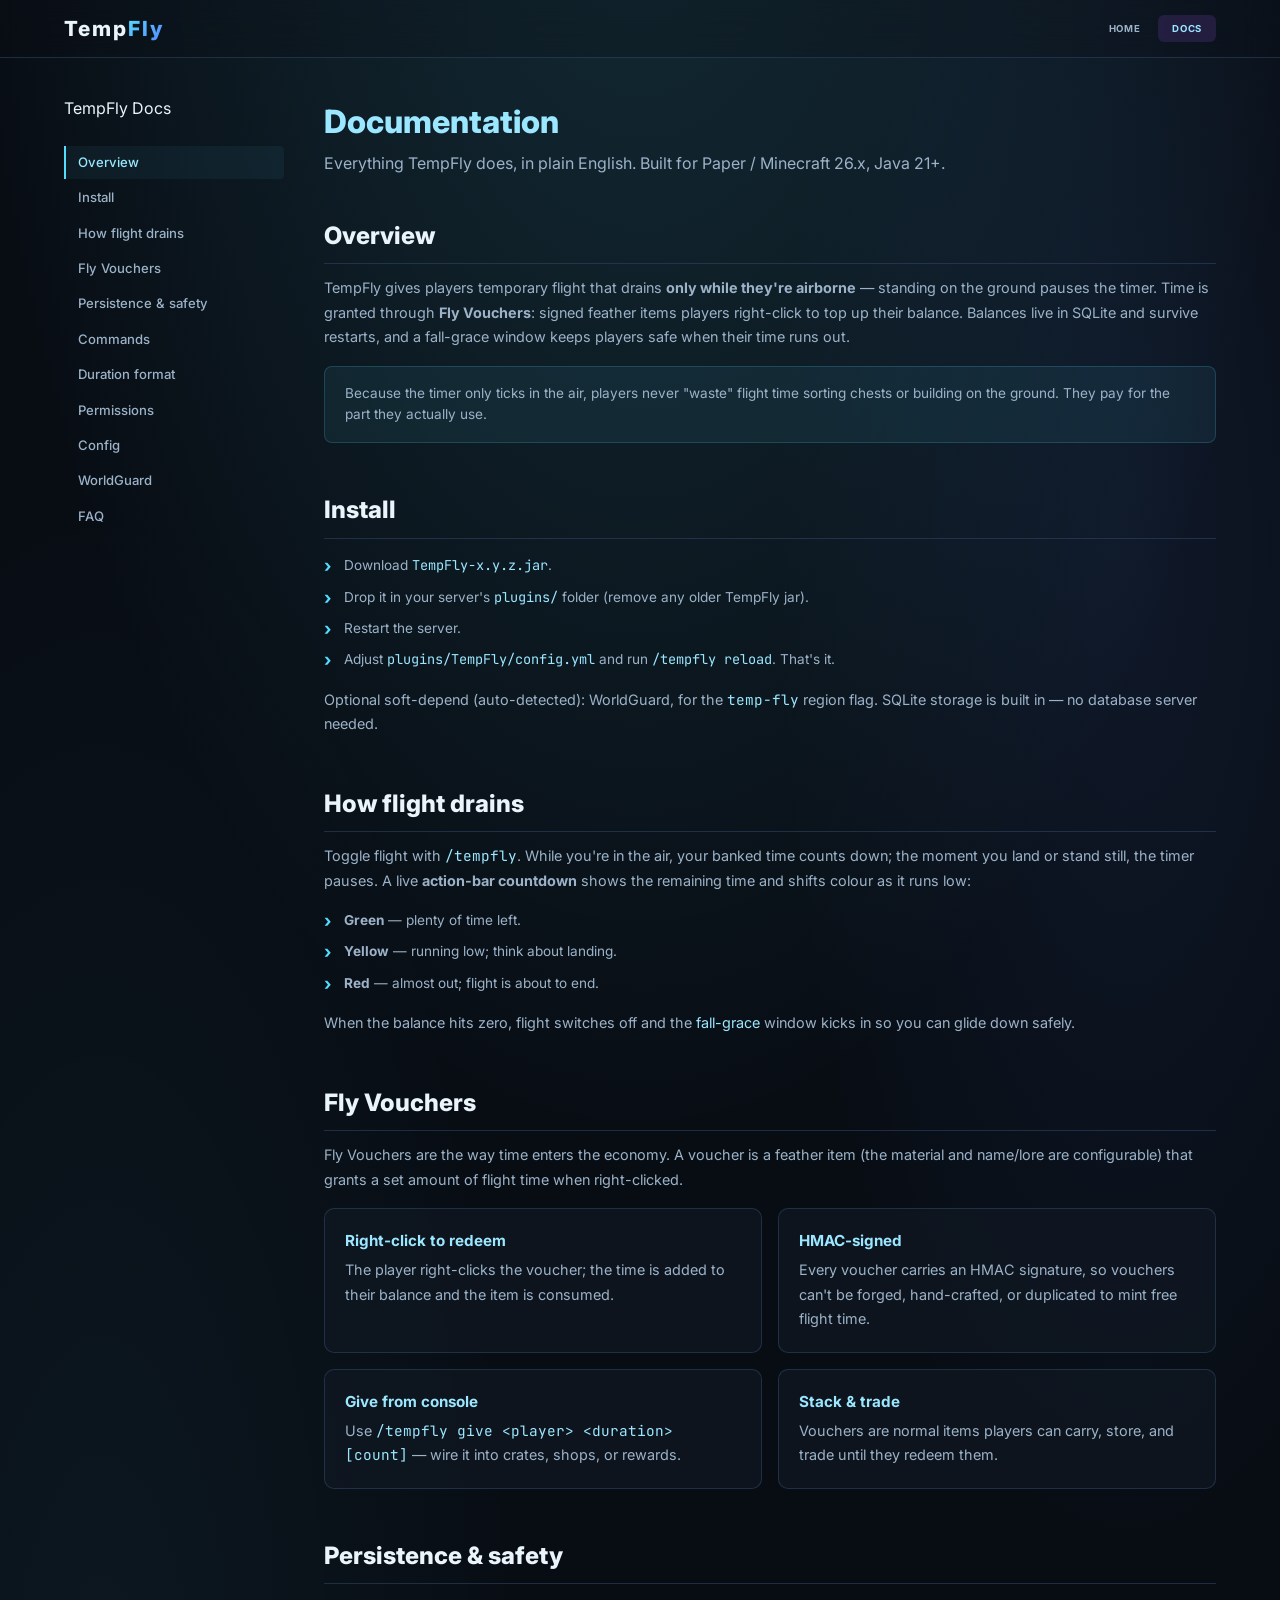
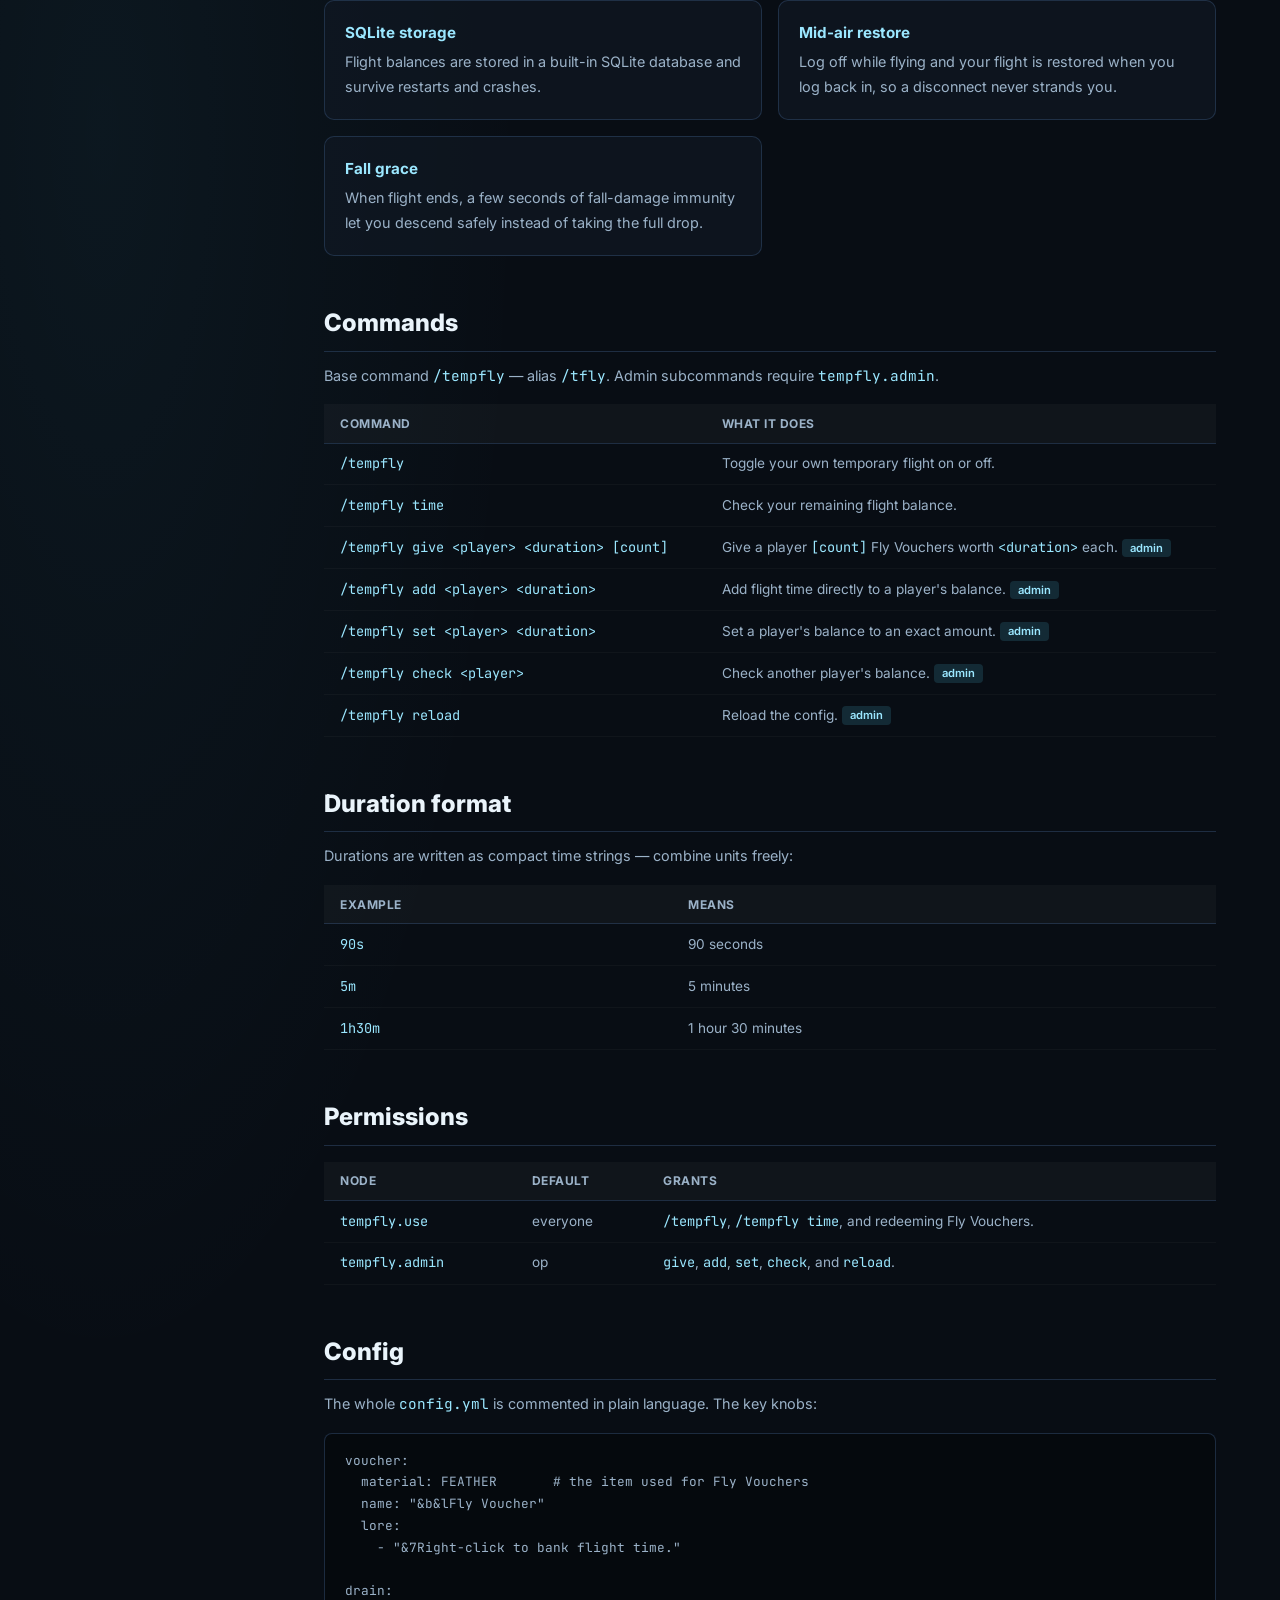
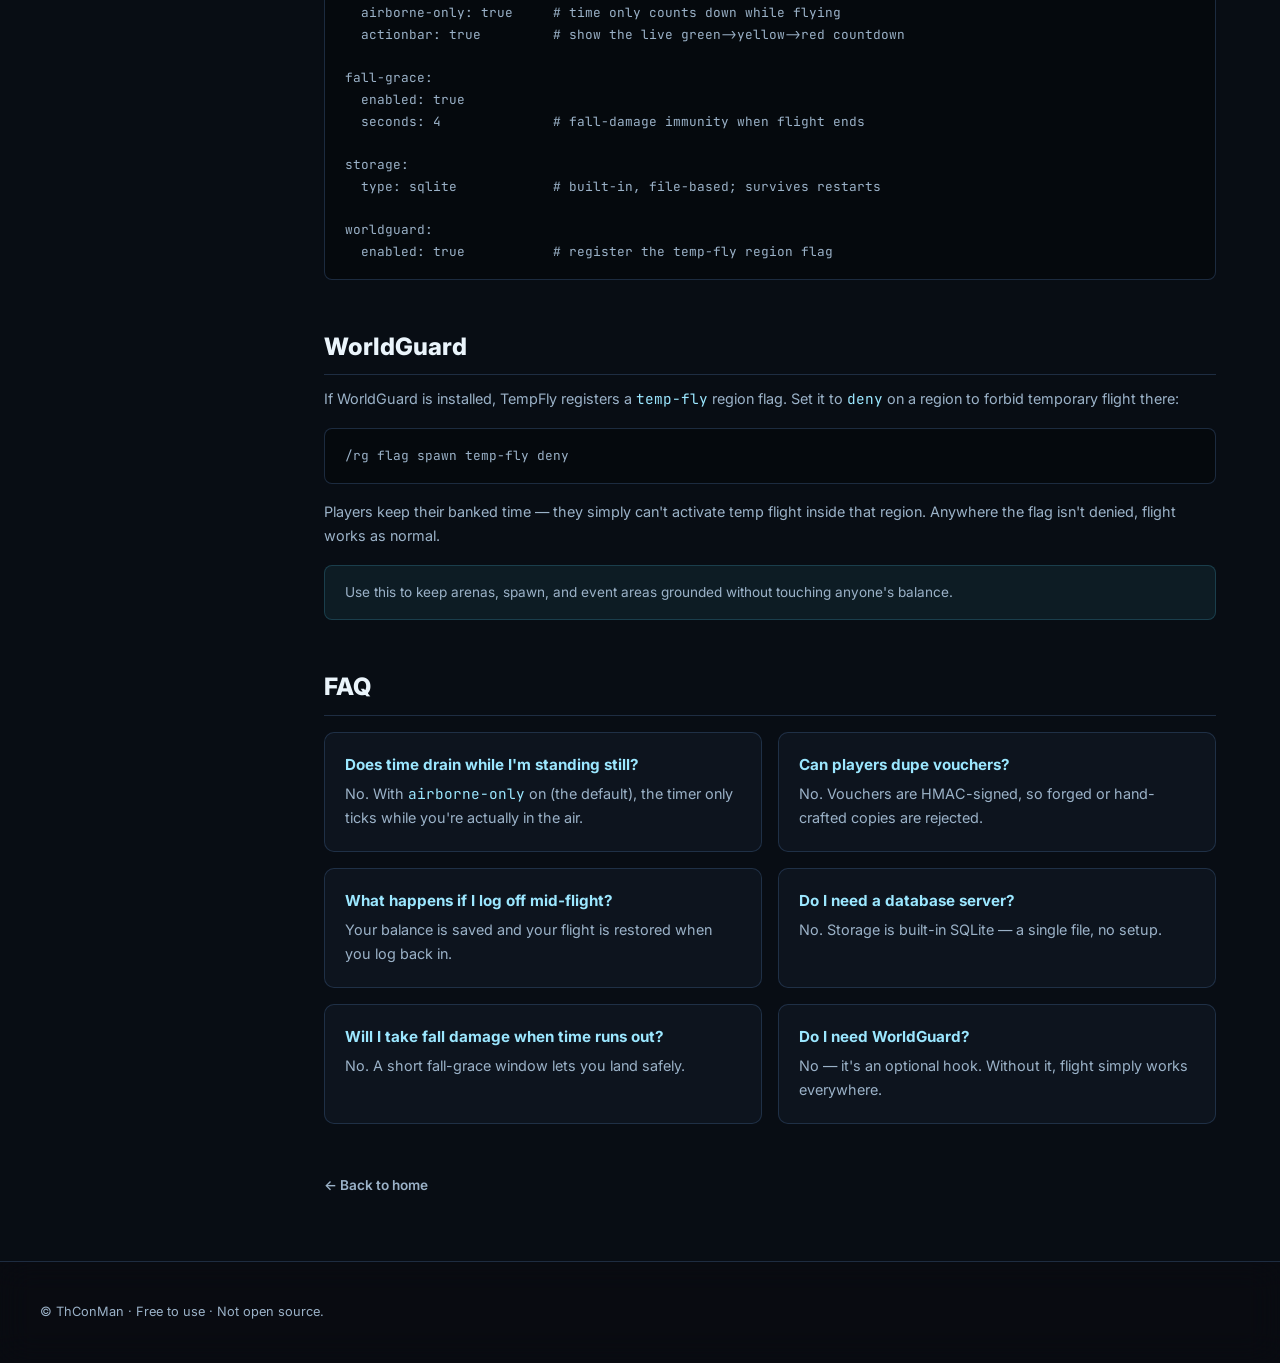
==== docs.html @ a1f23913 "Docs site for tempfly-docs (themed on DragonReign) Co-Authored-By: Claude Opus 4.8 <noreply@anthropi" ====
<!DOCTYPE html>
<html lang="en">
<head>
    <meta charset="UTF-8">
    <meta name="viewport" content="width=device-width, initial-scale=1.0">
    <title>TempFly — Documentation</title>
    <meta name="description" content="TempFly documentation: install, how flight drains, Fly Vouchers, persistence, fall grace, WorldGuard, commands, permissions, and config.">
    <link rel="icon" href="logo.svg">
    <link rel="preconnect" href="https://fonts.googleapis.com">
    <link href="https://fonts.googleapis.com/css2?family=Inter:wght@400;500;600;700;800&family=JetBrains+Mono:wght@500&display=swap" rel="stylesheet">
    <link rel="stylesheet" href="css/style.css">
    <link rel="stylesheet" href="css/tempfly.css">
</head>
<body>

<nav class="nav">
    <div class="nav-inner">
        <div class="nav-logo"><a href="index.html" style="color:inherit;">Temp<span>Fly</span></a></div>
        <ul class="nav-links" id="nav-links">
            <li><a href="index.html">Home</a></li>
            <li><a href="docs.html" class="active">Docs</a></li>
        </ul>
        <button class="nav-burger" onclick="toggleMenu()" aria-label="Menu"><span></span><span></span><span></span></button>
    </div>
</nav>

<div style="height: 4rem;"></div>

<div class="docs-layout">
    <aside class="docs-sidebar">
        <div class="docs-sidebar-header">TempFly Docs</div>
        <nav class="docs-toc">
            <a href="#overview" class="active">Overview</a>
            <a href="#install">Install</a>
            <a href="#drain">How flight drains</a>
            <a href="#vouchers">Fly Vouchers</a>
            <a href="#features">Persistence &amp; safety</a>
            <a href="#commands">Commands</a>
            <a href="#durations">Duration format</a>
            <a href="#permissions">Permissions</a>
            <a href="#config">Config</a>
            <a href="#worldguard">WorldGuard</a>
            <a href="#faq">FAQ</a>
        </nav>
    </aside>

    <main class="docs-content">
        <h1 class="docs-title">Documentation</h1>
        <p class="docs-subtitle">Everything TempFly does, in plain English. Built for Paper / Minecraft 26.x, Java 21+.</p>

        <section class="docs-section" id="overview">
            <h2>Overview</h2>
            <p>TempFly gives players temporary flight that drains <strong>only while they're airborne</strong> — standing on the ground pauses the timer. Time is granted through <strong>Fly Vouchers</strong>: signed feather items players right-click to top up their balance. Balances live in SQLite and survive restarts, and a fall-grace window keeps players safe when their time runs out.</p>
            <div class="docs-callout">Because the timer only ticks in the air, players never "waste" flight time sorting chests or building on the ground. They pay for the part they actually use.</div>
        </section>

        <section class="docs-section" id="install">
            <h2>Install</h2>
            <ol class="docs-list">
                <li>Download <span class="mono">TempFly-x.y.z.jar</span>.</li>
                <li>Drop it in your server's <span class="mono">plugins/</span> folder (remove any older TempFly jar).</li>
                <li>Restart the server.</li>
                <li>Adjust <span class="mono">plugins/TempFly/config.yml</span> and run <span class="mono">/tempfly reload</span>. That's it.</li>
            </ol>
            <p>Optional soft-depend (auto-detected): WorldGuard, for the <span class="mono">temp-fly</span> region flag. SQLite storage is built in — no database server needed.</p>
        </section>

        <section class="docs-section" id="drain">
            <h2>How flight drains</h2>
            <p>Toggle flight with <span class="mono">/tempfly</span>. While you're in the air, your banked time counts down; the moment you land or stand still, the timer pauses. A live <strong>action-bar countdown</strong> shows the remaining time and shifts colour as it runs low:</p>
            <ul class="docs-list">
                <li><strong>Green</strong> — plenty of time left.</li>
                <li><strong>Yellow</strong> — running low; think about landing.</li>
                <li><strong>Red</strong> — almost out; flight is about to end.</li>
            </ul>
            <p>When the balance hits zero, flight switches off and the <a href="#features">fall-grace</a> window kicks in so you can glide down safely.</p>
        </section>

        <section class="docs-section" id="vouchers">
            <h2>Fly Vouchers</h2>
            <p>Fly Vouchers are the way time enters the economy. A voucher is a feather item (the material and name/lore are configurable) that grants a set amount of flight time when right-clicked.</p>
            <div class="docs-grid">
                <div class="docs-grid-item"><h4>Right-click to redeem</h4><p>The player right-clicks the voucher; the time is added to their balance and the item is consumed.</p></div>
                <div class="docs-grid-item"><h4>HMAC-signed</h4><p>Every voucher carries an HMAC signature, so vouchers can't be forged, hand-crafted, or duplicated to mint free flight time.</p></div>
                <div class="docs-grid-item"><h4>Give from console</h4><p>Use <span class="mono">/tempfly give &lt;player&gt; &lt;duration&gt; [count]</span> — wire it into crates, shops, or rewards.</p></div>
                <div class="docs-grid-item"><h4>Stack &amp; trade</h4><p>Vouchers are normal items players can carry, store, and trade until they redeem them.</p></div>
            </div>
        </section>

        <section class="docs-section" id="features">
            <h2>Persistence &amp; safety</h2>
            <div class="docs-grid">
                <div class="docs-grid-item"><h4>SQLite storage</h4><p>Flight balances are stored in a built-in SQLite database and survive restarts and crashes.</p></div>
                <div class="docs-grid-item"><h4>Mid-air restore</h4><p>Log off while flying and your flight is restored when you log back in, so a disconnect never strands you.</p></div>
                <div class="docs-grid-item"><h4>Fall grace</h4><p>When flight ends, a few seconds of fall-damage immunity let you descend safely instead of taking the full drop.</p></div>
            </div>
        </section>

        <section class="docs-section" id="commands">
            <h2>Commands</h2>
            <p>Base command <span class="mono">/tempfly</span> — alias <span class="mono">/tfly</span>. Admin subcommands require <span class="mono">tempfly.admin</span>.</p>
            <div class="docs-table-wrap">
                <table class="docs-table">
                    <thead><tr><th>Command</th><th>What it does</th></tr></thead>
                    <tbody>
                        <tr><td><span class="mono">/tempfly</span></td><td>Toggle your own temporary flight on or off.</td></tr>
                        <tr><td><span class="mono">/tempfly time</span></td><td>Check your remaining flight balance.</td></tr>
                        <tr><td><span class="mono">/tempfly give &lt;player&gt; &lt;duration&gt; [count]</span></td><td>Give a player <span class="mono">[count]</span> Fly Vouchers worth <span class="mono">&lt;duration&gt;</span> each. <span class="docs-tag docs-tag-op">admin</span></td></tr>
                        <tr><td><span class="mono">/tempfly add &lt;player&gt; &lt;duration&gt;</span></td><td>Add flight time directly to a player's balance. <span class="docs-tag docs-tag-op">admin</span></td></tr>
                        <tr><td><span class="mono">/tempfly set &lt;player&gt; &lt;duration&gt;</span></td><td>Set a player's balance to an exact amount. <span class="docs-tag docs-tag-op">admin</span></td></tr>
                        <tr><td><span class="mono">/tempfly check &lt;player&gt;</span></td><td>Check another player's balance. <span class="docs-tag docs-tag-op">admin</span></td></tr>
                        <tr><td><span class="mono">/tempfly reload</span></td><td>Reload the config. <span class="docs-tag docs-tag-op">admin</span></td></tr>
                    </tbody>
                </table>
            </div>
        </section>

        <section class="docs-section" id="durations">
            <h2>Duration format</h2>
            <p>Durations are written as compact time strings — combine units freely:</p>
            <div class="docs-table-wrap">
                <table class="docs-table">
                    <thead><tr><th>Example</th><th>Means</th></tr></thead>
                    <tbody>
                        <tr><td><span class="mono">90s</span></td><td>90 seconds</td></tr>
                        <tr><td><span class="mono">5m</span></td><td>5 minutes</td></tr>
                        <tr><td><span class="mono">1h30m</span></td><td>1 hour 30 minutes</td></tr>
                    </tbody>
                </table>
            </div>
        </section>

        <section class="docs-section" id="permissions">
            <h2>Permissions</h2>
            <div class="docs-table-wrap">
                <table class="docs-table">
                    <thead><tr><th>Node</th><th>Default</th><th>Grants</th></tr></thead>
                    <tbody>
                        <tr><td><span class="mono">tempfly.use</span></td><td>everyone</td><td><span class="mono">/tempfly</span>, <span class="mono">/tempfly time</span>, and redeeming Fly Vouchers.</td></tr>
                        <tr><td><span class="mono">tempfly.admin</span></td><td>op</td><td><span class="mono">give</span>, <span class="mono">add</span>, <span class="mono">set</span>, <span class="mono">check</span>, and <span class="mono">reload</span>.</td></tr>
                    </tbody>
                </table>
            </div>
        </section>

        <section class="docs-section" id="config">
            <h2>Config</h2>
            <p>The whole <span class="mono">config.yml</span> is commented in plain language. The key knobs:</p>
            <pre class="docs-code">voucher:
  material: FEATHER       # the item used for Fly Vouchers
  name: "&b&lFly Voucher"
  lore:
    - "&7Right-click to bank flight time."

drain:
  airborne-only: true     # time only counts down while flying
  actionbar: true         # show the live green->yellow->red countdown

fall-grace:
  enabled: true
  seconds: 4              # fall-damage immunity when flight ends

storage:
  type: sqlite            # built-in, file-based; survives restarts

worldguard:
  enabled: true           # register the temp-fly region flag</pre>
        </section>

        <section class="docs-section" id="worldguard">
            <h2>WorldGuard</h2>
            <p>If WorldGuard is installed, TempFly registers a <span class="mono">temp-fly</span> region flag. Set it to <span class="mono">deny</span> on a region to forbid temporary flight there:</p>
            <pre class="docs-code">/rg flag spawn temp-fly deny</pre>
            <p>Players keep their banked time — they simply can't activate temp flight inside that region. Anywhere the flag isn't denied, flight works as normal.</p>
            <div class="docs-callout">Use this to keep arenas, spawn, and event areas grounded without touching anyone's balance.</div>
        </section>

        <section class="docs-section" id="faq">
            <h2>FAQ</h2>
            <div class="docs-grid">
                <div class="docs-grid-item"><h4>Does time drain while I'm standing still?</h4><p>No. With <span class="mono">airborne-only</span> on (the default), the timer only ticks while you're actually in the air.</p></div>
                <div class="docs-grid-item"><h4>Can players dupe vouchers?</h4><p>No. Vouchers are HMAC-signed, so forged or hand-crafted copies are rejected.</p></div>
                <div class="docs-grid-item"><h4>What happens if I log off mid-flight?</h4><p>Your balance is saved and your flight is restored when you log back in.</p></div>
                <div class="docs-grid-item"><h4>Do I need a database server?</h4><p>No. Storage is built-in SQLite — a single file, no setup.</p></div>
                <div class="docs-grid-item"><h4>Will I take fall damage when time runs out?</h4><p>No. A short fall-grace window lets you land safely.</p></div>
                <div class="docs-grid-item"><h4>Do I need WorldGuard?</h4><p>No — it's an optional hook. Without it, flight simply works everywhere.</p></div>
            </div>
        </section>

        <a href="index.html" class="docs-back">&larr; Back to home</a>
    </main>
</div>

<footer class="footer">
    <div class="footer-inner">
        <p>&copy; ThConMan &middot; Free to use &middot; Not open source.</p>
    </div>
</footer>

<script>
function toggleMenu() { document.getElementById('nav-links').classList.toggle('open'); }
// Highlight the current section in the sidebar.
const links = [...document.querySelectorAll('.docs-toc a')];
const sections = links.map(a => document.querySelector(a.getAttribute('href')));
window.addEventListener('scroll', () => {
    let i = sections.findIndex((s, n) => s && s.getBoundingClientRect().top > 90 && (n === 0 || sections[n-1].getBoundingClientRect().top <= 90));
    const active = i === -1 ? links.length - 1 : Math.max(0, i - 1);
    links.forEach((a, n) => a.classList.toggle('active', n === active));
});
</script>
</body>
</html>
---- css/style.css ----
/* ── Reset & Base ── */
*, *::before, *::after { box-sizing: border-box; margin: 0; padding: 0; }

:root {
    --bg-primary: #0d0d18;
    --bg-card: rgba(14, 14, 24, 0.92);
    --bg-card-solid: #161624;
    --bg-card-hover: #1e1e30;
    --border: rgba(255, 255, 255, 0.1);
    --border-light: rgba(255, 255, 255, 0.18);
    --glass: rgba(255, 255, 255, 0.06);
    --text: #f0f0f8;
    --text-muted: #b8b8d4;
    --accent: #a855f7;
    --accent-light: #c084e0;
    --accent-glow: rgba(168, 85, 247, 0.28);
    --accent-glow-strong: rgba(168, 85, 247, 0.55);
    --success: #2ecc71;
    --gold: #f1c40f;
    --glow-green: rgba(74, 222, 128, 0.18);
    --glow-cyan: rgba(100, 216, 255, 0.18);
    --glow-gold: rgba(246, 196, 67, 0.2);
}

html { scroll-behavior: smooth; }

body {
    font-family: 'Inter', -apple-system, BlinkMacSystemFont, 'Segoe UI', sans-serif;
    background: var(--bg-primary);
    background-image:
        radial-gradient(ellipse at 20% 50%, rgba(168, 85, 247, 0.12) 0%, transparent 50%),
        radial-gradient(ellipse at 80% 20%, rgba(88, 101, 242, 0.1) 0%, transparent 50%),
        radial-gradient(ellipse at 50% 90%, rgba(236, 72, 153, 0.09) 0%, transparent 50%),
        radial-gradient(ellipse at 10% 10%, rgba(100, 216, 255, 0.04) 0%, transparent 40%);
    color: var(--text);
    line-height: 1.6;
    min-height: 100vh;
    overflow-x: hidden;
}

a { color: var(--accent-light); text-decoration: none; transition: color 0.2s; }
a:hover { color: #d9a8f0; }

.mono { font-family: 'JetBrains Mono', 'Fira Code', monospace; color: var(--accent-light); }

/* ── Nav ── */
.nav {
    position: fixed;
    top: 0;
    width: 100%;
    z-index: 100;
    background: rgba(11, 11, 16, 0.2);
    backdrop-filter: blur(20px);
    -webkit-backdrop-filter: blur(20px);
    border-bottom: 1px solid transparent;
    transition: background 0.4s ease, border-color 0.4s ease;
}

.nav.scrolled {
    background: rgba(11, 11, 16, 0.85);
    border-bottom-color: var(--border);
}

.nav-inner {
    max-width: 1200px;
    margin: 0 auto;
    padding: 0.75rem 1.5rem;
    display: flex;
    align-items: center;
    justify-content: space-between;
}

.nav-logo {
    font-size: 1.3rem;
    font-weight: 800;
    letter-spacing: 2px;
}

.nav-logo a, .nav-logo { color: var(--text); text-decoration: none; }
.nav-logo a:hover { color: var(--text); }
.nav-logo-img { height: 32px; width: auto; display: block; }

.nav-stats {
    display: flex;
    align-items: center;
    gap: 0.5rem;
    font-family: 'JetBrains Mono', monospace;
    font-size: 0.68rem;
    font-weight: 500;
    color: #555568;
    white-space: nowrap;
    margin-left: 1rem;
    margin-right: auto;
}

.nav-stat {
    display: flex;
    align-items: center;
    gap: 3px;
}

.nav-stat-sep {
    width: 1px;
    height: 10px;
    background: #333346;
}

#nav-online-count { color: #3ba55d; }
#nav-total-count { color: #555568; }

@keyframes livePulse {
    0%, 100% { opacity: 1; }
    50% { opacity: 0.4; }
}

@media (max-width: 768px) {
    .nav-stats { display: none; }
}
.nav-logo span {
    background: linear-gradient(135deg, var(--accent) 0%, #ec4899 100%);
    -webkit-background-clip: text;
    -webkit-text-fill-color: transparent;
    background-clip: text;
}

.nav-links { display: flex; gap: 0.25rem; list-style: none; }

.nav-links a {
    display: flex;
    flex-direction: column;
    align-items: center;
    gap: 3px;
    padding: 6px 14px;
    border-radius: 6px;
    color: var(--text-muted);
    font-size: 0.6rem;
    font-weight: 700;
    text-transform: uppercase;
    letter-spacing: 0.07em;
    transition: background 0.15s, color 0.15s;
    position: relative;
}

.nav-links a::after { display: none; }

.nav-links a svg {
    image-rendering: pixelated;
    opacity: 0.6;
    transition: opacity 0.15s;
}

.nav-links a:hover {
    background: rgba(168, 85, 247, 0.1);
    color: var(--text);
}

.nav-links a:hover svg { opacity: 1; }

.nav-links a.active {
    background: rgba(168, 85, 247, 0.15);
    color: var(--accent-light);
}

.nav-links a.active svg { opacity: 1; }

/* Hamburger */
.nav-burger {
    display: none;
    flex-direction: column;
    gap: 5px;
    background: none;
    border: none;
    cursor: pointer;
    padding: 4px;
}

.nav-burger span {
    width: 22px;
    height: 2px;
    background: var(--text);
    transition: transform 0.2s, opacity 0.2s;
    border-radius: 1px;
}

.nav-burger.active span:nth-child(1) { transform: translateY(7px) rotate(45deg); }
.nav-burger.active span:nth-child(2) { opacity: 0; }
.nav-burger.active span:nth-child(3) { transform: translateY(-7px) rotate(-45deg); }

/* ── Hero Canvas ── */
.hero-canvas {
    position: fixed;
    top: 0;
    left: 0;
    width: 100%;
    height: 100%;
    z-index: 0;
    pointer-events: none;
}

/* ── Hero ── */
.hero {
    position: relative;
    z-index: 1;
    min-height: 100vh;
    display: flex;
    flex-direction: column;
    align-items: center;
    justify-content: center;
    text-align: center;
    padding: 2rem;
    background: radial-gradient(ellipse at 50% 40%, rgba(155, 89, 182, 0.06) 0%, transparent 60%);
}

.hero.hero-compact {
    min-height: 70vh;
    padding-top: 6rem;
}

.hero-badge {
    font-size: 0.7rem;
    font-weight: 700;
    text-transform: uppercase;
    letter-spacing: 3px;
    color: var(--accent-light);
    background: linear-gradient(135deg, rgba(155, 89, 182, 0.12) 0%, rgba(236, 72, 153, 0.08) 100%);
    border: 1px solid rgba(155, 89, 182, 0.2);
    padding: 0.4rem 1.2rem;
    border-radius: 20px;
    margin-bottom: 1.5rem;
}

.hero h1 {
    font-size: clamp(3rem, 8vw, 5.5rem);
    font-weight: 800;
    letter-spacing: 6px;
    margin-bottom: 0.75rem;
    background: linear-gradient(135deg, #ffffff 0%, #c8c8d8 50%, var(--accent-light) 100%);
    -webkit-background-clip: text;
    -webkit-text-fill-color: transparent;
    background-clip: text;
}

.hero h1 span {
    background: linear-gradient(135deg, #c084e0 0%, #ec4899 50%, #f59e0b 100%);
    -webkit-background-clip: text;
    -webkit-text-fill-color: transparent;
    background-clip: text;
}

.hero .tagline {
    font-size: 1.1rem;
    color: var(--text-muted);
    margin-bottom: 2.5rem;
    max-width: 480px;
    line-height: 1.7;
}

.server-ip {
    display: inline-flex;
    align-items: center;
    gap: 0.75rem;
    background: rgba(18, 18, 28, 0.5);
    backdrop-filter: blur(24px);
    -webkit-backdrop-filter: blur(24px);
    border: 1px solid var(--border-light);
    border-radius: 10px;
    padding: 0.8rem 1.5rem;
    font-family: 'JetBrains Mono', 'Fira Code', monospace;
    font-size: 1.1rem;
    cursor: pointer;
    transition: border-color 0.3s, box-shadow 0.3s, transform 0.2s;
    margin-bottom: 2rem;
    color: var(--text);
}

.server-ip:hover {
    border-color: var(--accent);
    box-shadow: 0 0 25px var(--accent-glow), inset 0 0 25px rgba(155, 89, 182, 0.05);
    transform: translateY(-2px);
}

.server-ip svg { color: var(--text-muted); flex-shrink: 0; }

.server-ip .copy-hint {
    font-size: 0.7rem;
    color: var(--text-muted);
    font-family: 'Inter', sans-serif;
    opacity: 0.7;
}

.hero-logo-img {
    max-width: min(609px, 90vw);
    max-height: 178px;
    width: 100%;
    height: auto;
    display: block;
    margin: 0 auto 1rem;
    object-fit: contain;
}

.hero-buttons { display: flex; gap: 1rem; flex-wrap: wrap; justify-content: center; }

.scroll-indicator {
    position: absolute;
    bottom: 2rem;
    color: var(--text-muted);
    opacity: 0.4;
    animation: float 2s ease-in-out infinite;
}

@keyframes float {
    0%, 100% { transform: translateY(0); }
    50% { transform: translateY(8px); }
}

/* ── Buttons ── */
.btn {
    display: inline-flex;
    align-items: center;
    gap: 0.5rem;
    padding: 0.65rem 1.6rem;
    border-radius: 6px;
    font-size: 0.875rem;
    font-weight: 600;
    border: none;
    cursor: pointer;
    transition: filter 0.15s, box-shadow 0.2s, background 0.2s, transform 0.15s;
    letter-spacing: 0.4px;
    text-transform: uppercase;
}

.btn:hover {
    transform: translateY(-2px);
}

/* ── Scroll-in animations ── */
.fade-in {
    opacity: 0;
    transform: translateY(22px);
    transition: opacity 0.6s ease, transform 0.6s ease;
}

.fade-in.visible {
    opacity: 1;
    transform: none;
}

.btn-primary {
    background: linear-gradient(170deg, #b366ff 0%, #7c22cc 100%);
    color: #fff;
    border: 1px solid rgba(179, 102, 255, 0.35);
}

.btn-primary:hover {
    filter: brightness(1.12);
    box-shadow: 0 0 18px rgba(168, 85, 247, 0.45);
    color: #fff;
}

.btn-outline {
    background: transparent;
    color: var(--text-muted);
    border: 1px solid rgba(255, 255, 255, 0.15);
}

.btn-outline:hover {
    border-color: var(--accent);
    color: var(--accent-light);
    background: rgba(168, 85, 247, 0.08);
}

/* ── Section ── */
.section {
    position: relative;
    z-index: 1;
    max-width: 1200px;
    margin: 0 auto;
    padding: 6rem 1.5rem;
}

.section-title {
    font-size: 2.2rem;
    font-weight: 800;
    text-align: center;
    margin-bottom: 0.5rem;
    letter-spacing: 0.5px;
    background: linear-gradient(135deg, #f0f0f8 0%, var(--accent-light) 50%, #ec4899 100%);
    -webkit-background-clip: text;
    -webkit-text-fill-color: transparent;
    background-clip: text;
    filter: drop-shadow(0 0 8px rgba(0,0,0,1)) drop-shadow(0 0 16px rgba(0,0,0,1)) drop-shadow(0 0 4px rgba(0,0,0,1));
}

.section-subtitle {
    text-align: center;
    color: var(--text-muted);
    margin-bottom: 3.5rem;
    font-size: 1.05rem;
    text-shadow: 0 0 8px rgba(0,0,0,1), 0 0 16px rgba(0,0,0,1), 0 0 24px rgba(0,0,0,1), 0 1px 3px rgba(0,0,0,1);
}

/* ── Feature Cards ── */
.features-grid {
    display: grid;
    grid-template-columns: repeat(auto-fit, minmax(250px, 1fr));
    gap: 1.25rem;
}

.feature-card {
    background: var(--bg-card);
    backdrop-filter: blur(24px);
    -webkit-backdrop-filter: blur(24px);
    border: 1px solid var(--border);
    border-top: 1px solid rgba(168, 85, 247, 0.3);
    border-radius: 12px;
    padding: 2rem 1.5rem;
    text-align: center;
    transition: transform 0.2s, border-color 0.3s, box-shadow 0.3s;
}

.feature-card:hover {
    transform: translateY(-6px);
    border-color: rgba(168, 85, 247, 0.35);
    box-shadow: 0 12px 40px rgba(168, 85, 247, 0.18), 0 0 0 1px rgba(168, 85, 247, 0.1);
    background: rgba(24, 20, 40, 0.85);
}

.feature-icon-wrap {
    width: 56px;
    height: 56px;
    border-radius: 14px;
    background: linear-gradient(135deg, rgba(155, 89, 182, 0.1) 0%, rgba(88, 101, 242, 0.08) 100%);
    border: 1px solid rgba(155, 89, 182, 0.15);
    display: flex;
    align-items: center;
    justify-content: center;
    margin: 0 auto 1.25rem;
}

.feature-card h3 {
    font-size: 1.05rem;
    font-weight: 700;
    margin-bottom: 0.5rem;
}

.feature-card p {
    font-size: 0.85rem;
    color: var(--text-muted);
    line-height: 1.6;
}

/* ── CTA Section ── */
.cta-section { padding-bottom: 4rem; }

.cta-card {
    background: linear-gradient(135deg, rgba(155, 89, 182, 0.06) 0%, rgba(18, 18, 28, 0.5) 100%);
    backdrop-filter: blur(24px);
    -webkit-backdrop-filter: blur(24px);
    border: 1px solid rgba(155, 89, 182, 0.15);
    border-top: 1px solid rgba(155, 89, 182, 0.25);
    border-radius: 16px;
    padding: 3rem 2rem;
    text-align: center;
}

.cta-card h2 {
    font-size: 1.8rem;
    font-weight: 800;
    margin-bottom: 0.5rem;
}

.cta-card p {
    color: var(--text-muted);
    margin-bottom: 1.5rem;
    font-size: 1rem;
}

/* ── Rank Cards ── */
.ranks-grid {
    display: grid;
    grid-template-columns: repeat(auto-fit, minmax(280px, 1fr));
    gap: 1.5rem;
}

.rank-card {
    background: var(--bg-card);
    backdrop-filter: blur(24px);
    -webkit-backdrop-filter: blur(24px);
    border: 1px solid var(--border);
    border-top: 2px solid var(--border-light);
    border-radius: 16px;
    padding: 1.75rem;
    transition: transform 0.25s, border-color 0.3s, box-shadow 0.3s, background 0.3s;
    display: flex;
    flex-direction: column;
}

.rank-card:hover {
    transform: translateY(-8px);
    border-color: rgba(168, 85, 247, 0.35);
    box-shadow: 0 16px 50px var(--accent-glow), 0 0 0 1px rgba(168, 85, 247, 0.1);
    background: rgba(20, 18, 34, 0.9);
}

/* Rank-specific theming */
.rank-card-ranger { border-top-color: rgba(74, 222, 128, 0.45); }
.rank-card-ranger:hover {
    border-color: rgba(74, 222, 128, 0.4);
    box-shadow: 0 16px 50px rgba(74, 222, 128, 0.14), 0 0 0 1px rgba(74, 222, 128, 0.08);
}
.rank-card-trickster { border-top-color: rgba(192, 132, 224, 0.5); }
.rank-card-trickster:hover {
    border-color: rgba(192, 132, 224, 0.4);
    box-shadow: 0 16px 50px rgba(192, 132, 224, 0.16), 0 0 0 1px rgba(192, 132, 224, 0.08);
}
.rank-card-mythril { border-top-color: rgba(100, 216, 255, 0.45); }
.rank-card-mythril:hover {
    border-color: rgba(100, 216, 255, 0.4);
    box-shadow: 0 16px 50px rgba(100, 216, 255, 0.14), 0 0 0 1px rgba(100, 216, 255, 0.08);
}
.rank-card-celestial { border-top-color: rgba(224, 176, 255, 0.55); }
.rank-card-celestial:hover {
    border-color: rgba(224, 176, 255, 0.45);
    box-shadow: 0 16px 50px rgba(224, 176, 255, 0.18), 0 0 0 1px rgba(224, 176, 255, 0.1);
}

.rank-card.featured {
    border-color: rgba(168, 85, 247, 0.35);
    box-shadow: 0 0 50px var(--accent-glow), 0 0 100px rgba(168, 85, 247, 0.08);
    position: relative;
    background: linear-gradient(180deg, rgba(168, 85, 247, 0.1) 0%, var(--bg-card) 40%);
}

.rank-card.featured::before {
    content: 'MOST POPULAR';
    position: absolute;
    top: -12px;
    left: 50%;
    transform: translateX(-50%);
    background: linear-gradient(135deg, var(--accent) 0%, #ec4899 100%);
    color: white;
    font-size: 0.65rem;
    font-weight: 700;
    padding: 0.3rem 1.2rem;
    border-radius: 20px;
    letter-spacing: 1.5px;
}

.rank-header {
    display: flex;
    align-items: center;
    justify-content: space-between;
    margin-bottom: 1rem;
}

.rank-name {
    font-size: 1.4rem;
    font-weight: 800;
}

.rank-price {
    font-size: 1.5rem;
    font-weight: 800;
    color: var(--accent-light);
}

.rank-price span {
    font-size: 0.8rem;
    color: var(--text-muted);
    font-weight: 400;
}

.rank-divider {
    height: 1px;
    background: linear-gradient(90deg, transparent, var(--border), transparent);
    margin: 0.75rem 0;
}

.rank-section-label {
    font-size: 0.7rem;
    font-weight: 700;
    text-transform: uppercase;
    letter-spacing: 1.5px;
    color: var(--accent);
    margin: 1.25rem 0 0.5rem;
}

.rank-perks {
    list-style: none;
    flex-grow: 1;
}

.rank-perks li {
    padding: 0.3rem 0;
    font-size: 0.85rem;
    color: #c8c8e0;
    display: flex;
    align-items: flex-start;
    gap: 0.5rem;
    line-height: 1.5;
}

.rank-perks li::before {
    content: '\203A';
    color: var(--accent);
    font-weight: 700;
    font-size: 1.1rem;
    line-height: 1.2;
    flex-shrink: 0;
}

.rank-colors {
    display: flex;
    gap: 0.4rem;
    flex-wrap: wrap;
    margin-top: 0.25rem;
}

.color-dot {
    width: 16px;
    height: 16px;
    border-radius: 50%;
    border: 2px solid rgba(255,255,255,0.1);
    transition: transform 0.2s;
}

.color-dot:hover { transform: scale(1.3); }

.rank-buy {
    width: 100%;
    margin-top: 1.5rem;
    padding: 0.8rem;
    background: linear-gradient(135deg, var(--accent) 0%, #d946ef 50%, #ec4899 100%);
    color: white;
    border: none;
    border-radius: 10px;
    font-size: 0.9rem;
    font-weight: 700;
    cursor: pointer;
    transition: box-shadow 0.3s, transform 0.15s, filter 0.2s;
    letter-spacing: 0.5px;
    text-transform: uppercase;
}

.rank-buy:hover {
    box-shadow: 0 8px 30px var(--accent-glow-strong), 0 2px 15px rgba(236, 72, 153, 0.25);
    transform: translateY(-2px);
    filter: brightness(1.1);
}

/* ── Cosmetics collapse ── */
.cosmetics-toggle {
    font-size: 0.8rem;
    color: var(--accent-light);
    cursor: pointer;
    margin-top: 0.75rem;
    user-select: none;
    transition: color 0.2s;
}

.cosmetics-toggle:hover { color: #d9a8f0; }

.cosmetics-content {
    max-height: 0;
    overflow: hidden;
    transition: max-height 0.3s ease;
}

.cosmetics-content.open { max-height: 400px; }

/* ── Footer ── */
.footer {
    position: relative;
    z-index: 1;
    border-top: 1px solid var(--border);
    padding: 2.5rem 1.5rem;
    background: rgba(11, 11, 16, 0.6);
    backdrop-filter: blur(16px);
    -webkit-backdrop-filter: blur(16px);
}

.footer-inner {
    max-width: 1200px;
    margin: 0 auto;
    display: flex;
    align-items: center;
    justify-content: space-between;
}

.footer p {
    color: var(--text-muted);
    font-size: 0.8rem;
}

/* ── Purchase Modal ── */
.modal-overlay {
    display: none;
    position: fixed;
    top: 0; left: 0; right: 0; bottom: 0;
    background: rgba(0, 0, 0, 0.75);
    backdrop-filter: blur(6px);
    z-index: 200;
    align-items: center;
    justify-content: center;
}

.modal-overlay.active { display: flex; }

.modal {
    background: rgba(18, 18, 28, 0.8);
    backdrop-filter: blur(24px);
    -webkit-backdrop-filter: blur(24px);
    border: 1px solid var(--border-light);
    border-top: 1px solid rgba(255, 255, 255, 0.12);
    border-radius: 14px;
    padding: 2rem;
    max-width: 440px;
    width: 90%;
    box-shadow: 0 20px 60px rgba(0, 0, 0, 0.5);
}

.modal h2 { margin-bottom: 0.5rem; font-weight: 700; }
.modal p { color: var(--text-muted); font-size: 0.9rem; margin-bottom: 1.25rem; }

.modal input {
    width: 100%;
    padding: 0.75rem 1rem;
    background: var(--bg-primary);
    border: 1px solid var(--border);
    border-radius: 8px;
    color: var(--text);
    font-size: 0.95rem;
    margin-bottom: 1rem;
    outline: none;
    transition: border-color 0.2s, box-shadow 0.2s;
}

.modal input:focus {
    border-color: var(--accent);
    box-shadow: 0 0 15px rgba(155, 89, 182, 0.15);
}

.modal-actions { display: flex; gap: 0.75rem; }
.modal-actions .btn { flex: 1; text-align: center; justify-content: center; }

/* ── Gift Toggle ── */
.gift-toggle {
    display: flex;
    align-items: center;
    gap: 0.6rem;
    padding: 0.6rem 0;
    margin: 0.5rem 0 0;
    font-size: 0.85rem;
    color: var(--text-muted);
    cursor: pointer;
    user-select: none;
    transition: color 0.2s;
}

.gift-toggle:hover { color: var(--text); }

.gift-toggle svg { flex-shrink: 0; opacity: 0.6; }

.gift-checkbox {
    width: 18px;
    height: 18px;
    border-radius: 4px;
    border: 2px solid var(--border-light);
    flex-shrink: 0;
    transition: all 0.2s;
    position: relative;
}

.gift-checkbox.checked {
    background: var(--accent);
    border-color: var(--accent);
}

.gift-checkbox.checked::after {
    content: '';
    position: absolute;
    top: 2px;
    left: 5px;
    width: 4px;
    height: 8px;
    border: solid #fff;
    border-width: 0 2px 2px 0;
    transform: rotate(45deg);
}

.gift-fields {
    max-height: 0;
    overflow: hidden;
    transition: max-height 0.3s ease, opacity 0.3s ease;
    opacity: 0;
}

.gift-fields.open {
    max-height: 100px;
    opacity: 1;
    margin-bottom: 0.5rem;
}

/* ── Toast ── */
.toast {
    position: fixed;
    bottom: 2rem;
    left: 50%;
    transform: translateX(-50%) translateY(100px);
    background: linear-gradient(135deg, var(--accent) 0%, #ec4899 100%);
    color: white;
    padding: 0.7rem 1.8rem;
    border-radius: 8px;
    font-size: 0.85rem;
    font-weight: 600;
    opacity: 0;
    transition: transform 0.3s, opacity 0.3s;
    z-index: 300;
    box-shadow: 0 4px 20px var(--accent-glow);
}

.toast.show {
    transform: translateX(-50%) translateY(0);
    opacity: 1;
}

/* ── Plugin Cards ── */
.plugins-grid {
    display: grid;
    grid-template-columns: repeat(auto-fit, minmax(340px, 1fr));
    gap: 1.5rem;
}

.plugin-card {
    background: var(--bg-card);
    backdrop-filter: blur(24px);
    -webkit-backdrop-filter: blur(24px);
    border: 1px solid var(--border);
    border-top: 2px solid rgba(168, 85, 247, 0.3);
    border-radius: 16px;
    padding: 2rem;
    transition: transform 0.25s, border-color 0.3s, box-shadow 0.3s;
}

.plugin-card:hover {
    transform: translateY(-6px);
    border-color: rgba(168, 85, 247, 0.4);
    box-shadow: 0 12px 40px rgba(168, 85, 247, 0.15), 0 0 0 1px rgba(168, 85, 247, 0.08);
}

.plugin-header {
    display: flex;
    align-items: center;
    gap: 1rem;
    margin-bottom: 1rem;
}

.plugin-icon {
    width: 52px;
    height: 52px;
    border-radius: 12px;
    background: rgba(155, 89, 182, 0.08);
    border: 1px solid rgba(155, 89, 182, 0.15);
    display: flex;
    align-items: center;
    justify-content: center;
    flex-shrink: 0;
}

.plugin-name {
    font-size: 1.3rem;
    font-weight: 800;
}

.plugin-version {
    font-size: 0.75rem;
    font-weight: 600;
    color: var(--accent-light);
    background: rgba(155, 89, 182, 0.1);
    padding: 0.15rem 0.6rem;
    border-radius: 10px;
}

.plugin-desc {
    color: var(--text-muted);
    font-size: 0.9rem;
    line-height: 1.7;
    margin-bottom: 1rem;
}

.plugin-tags {
    display: flex;
    gap: 0.5rem;
    flex-wrap: wrap;
    margin-bottom: 0.5rem;
}

.tag {
    font-size: 0.7rem;
    font-weight: 600;
    color: var(--text-muted);
    background: rgba(255, 255, 255, 0.04);
    border: 1px solid var(--border);
    padding: 0.25rem 0.7rem;
    border-radius: 6px;
    letter-spacing: 0.3px;
}

.plugin-features { margin-bottom: 1.25rem; }

.plugin-actions {
    display: flex;
    gap: 0.75rem;
}

.plugin-btn { flex: 1; text-align: center; justify-content: center; }

.plugins-cta {
    text-align: center;
    margin-top: 3rem;
    color: var(--text-muted);
    font-size: 0.9rem;
}

/* ── MC Banner ── */
/* ── Discord Section ── */
.discord-section {
    display: grid;
    grid-template-columns: 1fr 320px;
    gap: 1.5rem;
    max-width: 900px;
    margin: 0 auto;
    align-items: start;
}

@media (max-width: 768px) {
    .discord-section {
        grid-template-columns: 1fr;
    }
}

/* ── Chat Feed ── */
.chat-feed {
    border-radius: 16px;
    overflow: hidden;
    border: 1px solid rgba(155, 89, 182, 0.2);
    background: rgba(16, 16, 26, 0.8);
    backdrop-filter: blur(16px);
    -webkit-backdrop-filter: blur(16px);
    display: flex;
    flex-direction: column;
    box-shadow: 0 8px 32px rgba(155, 89, 182, 0.08);
}

.chat-feed-header {
    display: flex;
    align-items: center;
    justify-content: space-between;
    padding: 0.8rem 1.1rem;
    border-bottom: 1px solid rgba(255, 255, 255, 0.06);
    background: rgba(255, 255, 255, 0.02);
}

.chat-feed-title {
    display: flex;
    align-items: center;
    gap: 0.5rem;
    font-weight: 600;
    font-size: 0.9rem;
    color: var(--text);
}

.chat-feed-title svg { stroke: var(--accent-light); }

.chat-live-dot {
    display: flex;
    align-items: center;
    gap: 0.4rem;
    font-size: 0.6rem;
    font-weight: 700;
    letter-spacing: 1.5px;
    color: var(--text-muted);
    transition: color 0.3s;
}

.chat-live-dot.connected { color: #3ba55d; }

.chat-dot-pulse {
    width: 8px;
    height: 8px;
    border-radius: 50%;
    background: var(--text-muted);
    transition: background 0.3s;
}

.chat-live-dot.connected .chat-dot-pulse {
    background: #3ba55d;
    box-shadow: 0 0 8px rgba(59, 165, 93, 0.6);
    animation: dot-pulse 2s ease-in-out infinite;
}

@keyframes dot-pulse {
    0%, 100% { opacity: 1; box-shadow: 0 0 8px rgba(59, 165, 93, 0.6); }
    50% { opacity: 0.5; box-shadow: 0 0 4px rgba(59, 165, 93, 0.3); }
}

.chat-messages {
    height: 380px;
    overflow-y: auto;
    padding: 0.75rem;
    display: flex;
    flex-direction: column;
    gap: 0.5rem;
    scrollbar-width: thin;
    scrollbar-color: rgba(255,255,255,0.1) transparent;
}

.chat-messages::-webkit-scrollbar { width: 6px; }
.chat-messages::-webkit-scrollbar-track { background: transparent; }
.chat-messages::-webkit-scrollbar-thumb { background: rgba(255,255,255,0.1); border-radius: 3px; }

.chat-empty {
    color: var(--text-muted);
    text-align: center;
    padding: 2rem 1rem;
    font-size: 0.85rem;
    font-style: italic;
}

.chat-msg {
    display: flex;
    gap: 0.6rem;
    padding: 0.45rem 0.6rem;
    border-radius: 10px;
    transition: background 0.15s;
    animation: msg-in 0.3s ease-out;
}

@keyframes msg-in {
    from { opacity: 0; transform: translateY(8px); }
    to { opacity: 1; transform: translateY(0); }
}

.chat-msg:hover { background: rgba(255, 255, 255, 0.03); }

.chat-avatar {
    width: 28px;
    height: 28px;
    border-radius: 6px;
    flex-shrink: 0;
    margin-top: 2px;
    image-rendering: pixelated;
}

.chat-msg-body { min-width: 0; flex: 1; }

.chat-author {
    font-weight: 600;
    font-size: 0.8rem;
    margin-right: 0.5rem;
}

.chat-time {
    font-size: 0.65rem;
    color: var(--text-muted);
    opacity: 0.6;
}

.chat-text {
    color: var(--text);
    font-size: 0.85rem;
    line-height: 1.4;
    word-break: break-word;
    margin-top: 1px;
}

.chat-emoji {
    height: 1.2em;
    width: auto;
    vertical-align: -0.2em;
    margin: 0 1px;
    display: inline;
}

.chat-event {
    display: flex;
    align-items: center;
    gap: 0.5rem;
    padding: 0.3rem 0.6rem;
    font-size: 0.75rem;
    color: var(--text-muted);
    font-style: italic;
    animation: msg-in 0.3s ease-out;
}

.chat-event-dot {
    width: 6px;
    height: 6px;
    border-radius: 50%;
    flex-shrink: 0;
}

/* ── Discord Card ── */
.discord-card {
    padding: 1.75rem;
    border-radius: 16px;
    border: 1px solid rgba(88, 101, 242, 0.25);
    box-shadow: 0 8px 32px rgba(88, 101, 242, 0.1);
    background: linear-gradient(135deg, rgba(88, 101, 242, 0.08) 0%, var(--bg-card) 100%);
    backdrop-filter: blur(24px);
    -webkit-backdrop-filter: blur(24px);
    text-align: center;
}

.discord-card-header {
    display: flex;
    align-items: center;
    gap: 0.75rem;
    justify-content: center;
    margin-bottom: 1rem;
}

.discord-card-header h3 {
    font-size: 1.2rem;
    font-weight: 700;
    color: var(--text);
    margin: 0;
}

.discord-members {
    display: flex;
    align-items: center;
    gap: 0.4rem;
    font-size: 0.8rem;
    color: var(--text-muted);
}

.discord-dot {
    width: 8px;
    height: 8px;
    border-radius: 50%;
    display: inline-block;
}

.discord-online {
    background: #3ba55d;
    box-shadow: 0 0 6px rgba(59, 165, 93, 0.5);
}

.discord-card-desc {
    color: var(--text-muted);
    font-size: 0.9rem;
    line-height: 1.5;
    margin-bottom: 1.25rem;
}

.btn-discord {
    display: inline-flex;
    align-items: center;
    gap: 0.5rem;
    padding: 0.7rem 1.5rem;
    background: #5865F2;
    color: #fff;
    border-radius: 8px;
    font-weight: 600;
    font-size: 0.9rem;
    text-decoration: none;
    transition: all 0.2s ease;
}

.btn-discord:hover {
    background: #4752c4;
    box-shadow: 0 6px 25px rgba(88, 101, 242, 0.35);
    transform: translateY(-1px);
}

.mc-banner {
    background: linear-gradient(135deg, rgba(155, 89, 182, 0.06) 0%, rgba(18, 18, 28, 0.5) 100%);
    backdrop-filter: blur(24px);
    -webkit-backdrop-filter: blur(24px);
    border: 1px solid rgba(155, 89, 182, 0.15);
    border-top: 1px solid rgba(155, 89, 182, 0.25);
    border-radius: 16px;
    padding: 3rem 2rem;
    text-align: center;
}

.mc-banner-badge {
    display: inline-block;
    font-size: 0.65rem;
    font-weight: 700;
    text-transform: uppercase;
    letter-spacing: 2px;
    color: var(--accent-light);
    background: rgba(155, 89, 182, 0.1);
    border: 1px solid rgba(155, 89, 182, 0.2);
    padding: 0.35rem 1rem;
    border-radius: 20px;
    margin-bottom: 1rem;
}

.mc-banner h2 {
    font-size: 1.8rem;
    font-weight: 800;
    margin-bottom: 0.5rem;
}

.mc-banner p {
    color: var(--text-muted);
    margin-bottom: 1.25rem;
    font-size: 1rem;
}

/* ── Clickable Feature Cards ── */
.feature-card-link {
    display: block;
    color: inherit;
    text-decoration: none;
}

.feature-card-link:hover { color: inherit; }

/* ── Plugin Hero ── */
.plugin-hero {
    position: relative;
    z-index: 1;
    text-align: center;
    padding: 4rem 1.5rem 3rem;
    background: radial-gradient(ellipse at 50% 30%, rgba(155, 89, 182, 0.06) 0%, transparent 60%);
}

.plugin-hero-logo {
    width: 120px;
    height: 120px;
    border-radius: 20px;
    margin-bottom: 1.5rem;
    box-shadow: 0 8px 30px rgba(0, 0, 0, 0.3);
}

.plugin-hero h1 {
    font-size: 2.5rem;
    font-weight: 800;
    margin-bottom: 0.5rem;
}

.plugin-hero .tagline {
    color: var(--text-muted);
    font-size: 1.1rem;
    margin-bottom: 1.5rem;
    max-width: 500px;
    margin-left: auto;
    margin-right: auto;
}

.plugin-hero-meta {
    display: flex;
    gap: 0.5rem;
    justify-content: center;
    margin-bottom: 1.5rem;
}

/* ── Steps Grid ── */
.steps-grid {
    display: grid;
    grid-template-columns: repeat(auto-fit, minmax(240px, 1fr));
    gap: 1.25rem;
}

.step-card {
    background: var(--bg-card);
    backdrop-filter: blur(24px);
    -webkit-backdrop-filter: blur(24px);
    border: 1px solid var(--border);
    border-top: 1px solid var(--border-light);
    border-radius: 12px;
    padding: 1.75rem;
    position: relative;
}

.step-number {
    width: 36px;
    height: 36px;
    border-radius: 10px;
    background: rgba(155, 89, 182, 0.1);
    border: 1px solid rgba(155, 89, 182, 0.2);
    display: flex;
    align-items: center;
    justify-content: center;
    font-weight: 800;
    font-size: 0.9rem;
    color: var(--accent-light);
    margin-bottom: 1rem;
}

.step-card h3 {
    font-size: 1rem;
    font-weight: 700;
    margin-bottom: 0.4rem;
}

.step-card p {
    font-size: 0.85rem;
    color: var(--text-muted);
    line-height: 1.6;
}

/* ── Compat Grid ── */
.compat-grid {
    display: grid;
    grid-template-columns: repeat(auto-fit, minmax(150px, 1fr));
    gap: 1rem;
}

.compat-item {
    background: var(--bg-card);
    backdrop-filter: blur(24px);
    -webkit-backdrop-filter: blur(24px);
    border: 1px solid var(--border);
    border-top: 1px solid var(--border-light);
    border-radius: 10px;
    padding: 1.25rem;
    text-align: center;
    transition: border-color 0.2s;
}

.compat-item:hover { border-color: rgba(155, 89, 182, 0.3); }

.compat-name {
    font-weight: 700;
    font-size: 0.9rem;
    margin-bottom: 0.25rem;
}

.compat-desc {
    font-size: 0.75rem;
    color: var(--text-muted);
}

/* ── Docs Layout ── */
.docs-layout {
    position: relative;
    z-index: 1;
    max-width: 1200px;
    margin: 0 auto;
    display: grid;
    grid-template-columns: 220px 1fr;
    gap: 2.5rem;
    padding: 2rem 1.5rem 4rem;
}

.docs-sidebar {
    position: sticky;
    top: 5rem;
    height: fit-content;
}

.docs-sidebar-header { margin-bottom: 1.5rem; }

.docs-back {
    display: inline-flex;
    align-items: center;
    gap: 0.4rem;
    color: var(--text-muted);
    font-size: 0.85rem;
    font-weight: 600;
    transition: color 0.2s;
}

.docs-back:hover { color: var(--accent-light); }

.docs-toc {
    display: flex;
    flex-direction: column;
    gap: 0.1rem;
}

.docs-toc a {
    color: var(--text-muted);
    font-size: 0.82rem;
    font-weight: 500;
    padding: 0.4rem 0.75rem;
    border-left: 2px solid transparent;
    border-radius: 0 4px 4px 0;
    transition: color 0.2s, border-color 0.2s, background 0.2s;
}

.docs-toc a:hover { color: var(--text); background: rgba(255,255,255,0.02); }
.docs-toc a.active { color: var(--accent-light); border-left-color: var(--accent); background: rgba(155, 89, 182, 0.05); }

.docs-content { min-width: 0; }

.docs-title {
    font-size: 2rem;
    font-weight: 800;
    color: var(--accent-light);
    margin-bottom: 0.25rem;
}

.docs-subtitle {
    color: var(--text-muted);
    margin-bottom: 2.5rem;
}

.docs-section {
    margin-bottom: 3rem;
    scroll-margin-top: 5rem;
}

.docs-section h2 {
    font-size: 1.5rem;
    font-weight: 800;
    margin-bottom: 0.75rem;
    padding-bottom: 0.5rem;
    border-bottom: 1px solid var(--border);
}

.docs-section h3 {
    font-size: 1.1rem;
    font-weight: 700;
    margin: 1.5rem 0 0.5rem;
    color: var(--text);
}

.docs-section p {
    color: var(--text-muted);
    font-size: 0.9rem;
    line-height: 1.7;
    margin-bottom: 0.75rem;
}

.docs-grid {
    display: grid;
    grid-template-columns: 1fr 1fr;
    gap: 1rem;
    margin-top: 1rem;
}

.docs-grid-item {
    background: var(--bg-card);
    border: 1px solid var(--border);
    border-radius: 10px;
    padding: 1.25rem;
}

.docs-grid-item h4 {
    font-size: 0.95rem;
    margin-bottom: 0.3rem;
}

.docs-grid-item p { margin-bottom: 0; }

.docs-callout {
    background: rgba(155, 89, 182, 0.06);
    border: 1px solid rgba(155, 89, 182, 0.15);
    border-radius: 8px;
    padding: 1rem 1.25rem;
    font-size: 0.85rem;
    color: var(--text-muted);
    margin: 1rem 0;
    line-height: 1.6;
}

.docs-callout-warn {
    background: rgba(241, 196, 15, 0.06);
    border-color: rgba(241, 196, 15, 0.2);
}

.docs-table-wrap {
    overflow-x: auto;
    margin: 1rem 0;
}

.docs-table {
    width: 100%;
    border-collapse: collapse;
    font-size: 0.85rem;
}

.docs-table th {
    text-align: left;
    padding: 0.6rem 1rem;
    background: rgba(255,255,255,0.03);
    border-bottom: 1px solid var(--border);
    font-weight: 700;
    font-size: 0.75rem;
    text-transform: uppercase;
    letter-spacing: 0.5px;
    color: var(--text-muted);
}

.docs-table td {
    padding: 0.6rem 1rem;
    border-bottom: 1px solid rgba(255,255,255,0.03);
    color: var(--text-muted);
}

.docs-table tr:hover td { background: rgba(255,255,255,0.015); }

.docs-tag {
    font-size: 0.7rem;
    font-weight: 600;
    padding: 0.15rem 0.5rem;
    border-radius: 4px;
    background: rgba(255,255,255,0.06);
    color: var(--text-muted);
}

.docs-tag-op { background: rgba(155, 89, 182, 0.15); color: var(--accent-light); }

.docs-code {
    background: rgba(0,0,0,0.3);
    border: 1px solid var(--border);
    border-radius: 8px;
    padding: 1rem 1.25rem;
    font-family: 'JetBrains Mono', monospace;
    font-size: 0.8rem;
    color: var(--text-muted);
    line-height: 1.7;
    overflow-x: auto;
    white-space: pre;
    margin: 1rem 0;
}

.docs-list {
    list-style: none;
    padding: 0;
    margin: 0.75rem 0;
}

.docs-list li {
    padding: 0.3rem 0;
    font-size: 0.85rem;
    color: var(--text-muted);
    padding-left: 1.25rem;
    position: relative;
}

.docs-list li::before {
    content: '\203A';
    position: absolute;
    left: 0;
    color: var(--accent);
    font-weight: 700;
    font-size: 1.1rem;
    line-height: 1.2;
}

/* ── Responsive ── */
@media (max-width: 768px) {
    .nav-burger { display: flex; }

    .nav-links {
        display: none;
        position: absolute;
        top: 100%;
        left: 0;
        right: 0;
        background: rgba(11, 11, 16, 0.7);
        backdrop-filter: blur(20px);
        -webkit-backdrop-filter: blur(20px);
        flex-direction: column;
        padding: 1rem 1.5rem;
        gap: 0;
        border-bottom: 1px solid var(--border);
    }

    .nav-links.open { display: flex; }

    .nav-links li { padding: 0.6rem 0; }

    .ranks-grid { grid-template-columns: 1fr; gap: 1.25rem; }
    .section { padding: 3.5rem 1.25rem; }
    .section-subtitle { font-size: 0.95rem; margin-bottom: 2.5rem; padding: 0 0.25rem; }
    .features-grid { grid-template-columns: 1fr 1fr; }
    .crates-grid { grid-template-columns: 1fr; }
    .rank-card { padding: 1.5rem; }
    .rank-perks li { font-size: 0.82rem; padding: 0.25rem 0; }
    .rank-section-label { margin: 1rem 0 0.4rem; }
    .store-tabs { margin-bottom: 2rem; }
    .thanks-card { padding: 2.5rem 1.75rem; }
    .thanks-sub { font-size: 0.92rem; }

    .footer-inner { flex-direction: column; gap: 0.75rem; text-align: center; }

    .docs-layout { grid-template-columns: 1fr; }
    .docs-sidebar { position: static; }
    .docs-toc { flex-direction: row; flex-wrap: wrap; gap: 0.25rem; }
    .docs-toc a { border-left: none; border-bottom: 2px solid transparent; padding: 0.4rem 0.6rem; font-size: 0.75rem; }
    .docs-toc a.active { border-bottom-color: var(--accent); border-left: none; }
    .docs-grid { grid-template-columns: 1fr; }
    .steps-grid { grid-template-columns: 1fr; }
}

@media (max-width: 480px) {
    .hero h1 { font-size: 2.5rem; letter-spacing: 3px; }
    .server-ip { font-size: 0.9rem; padding: 0.6rem 1rem; }
    .features-grid { grid-template-columns: 1fr; }
    .cta-card { padding: 2rem 1.25rem; }
    .section { padding: 3rem 1rem; }
    .section-title { font-size: 1.8rem; }
    .rank-header { flex-direction: column; align-items: flex-start; gap: 0.25rem; }
    .rank-name { font-size: 1.2rem; }
    .rank-price { font-size: 1.3rem; }
    .thanks-card { padding: 2rem 1.25rem; }
    .thanks-card h1 { font-size: 1.7rem; }
    .thanks-info-item { font-size: 0.8rem; }
    .thanks-actions { flex-direction: column; }
    .thanks-actions .btn { width: 100%; text-align: center; justify-content: center; }
    .modal { padding: 1.5rem; }
    .modal-actions { flex-direction: column; }
    .modal-actions .btn { width: 100%; text-align: center; justify-content: center; }
}

/* ── Thank You Page ── */
.thanks-card {
    text-align: center;
    max-width: 560px;
    background: var(--bg-card);
    backdrop-filter: blur(16px);
    -webkit-backdrop-filter: blur(16px);
    border: 1px solid var(--border-light);
    border-radius: 20px;
    padding: 3rem 2.5rem;
    box-shadow: 0 20px 60px rgba(155, 89, 182, 0.1);
}

.thanks-icon {
    margin-bottom: 1.5rem;
    animation: thanks-pulse 2s ease-in-out infinite;
}

@keyframes thanks-pulse {
    0%, 100% { transform: scale(1); }
    50% { transform: scale(1.08); }
}

.thanks-card h1 {
    font-size: 2.2rem;
    font-weight: 800;
    margin-bottom: 0.75rem;
    background: linear-gradient(135deg, var(--text) 0%, var(--accent-light) 100%);
    -webkit-background-clip: text;
    -webkit-text-fill-color: transparent;
    background-clip: text;
}

.thanks-sub {
    color: var(--text-muted);
    font-size: 1rem;
    line-height: 1.7;
    margin-bottom: 2rem;
}

.thanks-info {
    display: flex;
    flex-direction: column;
    gap: 0.75rem;
    margin-bottom: 2rem;
    text-align: left;
}

.thanks-info-item {
    display: flex;
    align-items: flex-start;
    gap: 0.75rem;
    font-size: 0.85rem;
    color: var(--text-muted);
    line-height: 1.5;
}

.thanks-info-item svg {
    flex-shrink: 0;
    color: var(--accent-light);
    margin-top: 1px;
}

.thanks-actions {
    display: flex;
    gap: 0.75rem;
    justify-content: center;
}

/* ── Store Category Tabs ── */
.store-tabs {
    display: flex;
    justify-content: center;
    gap: 0.5rem;
    margin-bottom: 2.5rem;
}

.store-tab {
    padding: 0.6rem 1.5rem;
    border-radius: 8px;
    font-size: 0.85rem;
    font-weight: 600;
    color: var(--text-muted);
    background: rgba(255, 255, 255, 0.03);
    border: 1px solid var(--border);
    cursor: pointer;
    transition: all 0.2s;
    letter-spacing: 0.5px;
}

.store-tab:hover {
    color: var(--text);
    border-color: rgba(155, 89, 182, 0.3);
    background: rgba(155, 89, 182, 0.06);
}

.store-tab.active {
    color: white;
    background: linear-gradient(135deg, var(--accent) 0%, #ec4899 100%);
    border-color: transparent;
    box-shadow: 0 4px 15px var(--accent-glow);
}

.store-category { display: none; }
.store-category.active { display: block; }

/* ── Crate Cards ── */
.crates-grid {
    display: grid;
    grid-template-columns: repeat(auto-fit, minmax(280px, 1fr));
    gap: 1.5rem;
    max-width: 960px;
    margin: 0 auto;
}

.crate-card {
    background: var(--bg-card);
    backdrop-filter: blur(24px);
    -webkit-backdrop-filter: blur(24px);
    border: 1px solid var(--border);
    border-top: 2px solid var(--border-light);
    border-radius: 16px;
    padding: 2rem;
    text-align: center;
    transition: transform 0.25s, border-color 0.3s, box-shadow 0.3s, background 0.3s;
}

.crate-card:hover {
    transform: translateY(-8px);
    border-color: rgba(168, 85, 247, 0.35);
    box-shadow: 0 16px 50px var(--accent-glow);
}

/* Crate-specific theming */
.crate-card-cache {
    border-top-color: rgba(74, 222, 128, 0.45);
}
.crate-card-cache:hover {
    border-color: rgba(74, 222, 128, 0.4);
    box-shadow: 0 16px 50px rgba(74, 222, 128, 0.15), 0 0 0 1px rgba(74, 222, 128, 0.08);
    background: rgba(14, 26, 20, 0.85);
}
.crate-card-vault {
    border-top-color: rgba(192, 132, 224, 0.5);
}
.crate-card-vault:hover {
    border-color: rgba(192, 132, 224, 0.4);
    box-shadow: 0 16px 50px rgba(192, 132, 224, 0.18), 0 0 0 1px rgba(192, 132, 224, 0.08);
    background: rgba(22, 14, 30, 0.85);
}
.crate-card-astral {
    border-top-color: rgba(246, 196, 67, 0.5);
    background: linear-gradient(180deg, rgba(246, 196, 67, 0.05) 0%, var(--bg-card) 35%);
}
.crate-card-astral:hover {
    border-color: rgba(246, 196, 67, 0.5);
    box-shadow: 0 16px 50px rgba(246, 196, 67, 0.15), 0 0 0 1px rgba(246, 196, 67, 0.1);
    background: rgba(26, 22, 10, 0.9);
}

.crate-icon {
    font-size: 3rem;
    margin-bottom: 1rem;
    display: flex;
    align-items: center;
    justify-content: center;
}

.crate-card h3 {
    font-size: 1.2rem;
    font-weight: 800;
    margin-bottom: 0.5rem;
}

.crate-card .crate-desc {
    color: var(--text-muted);
    font-size: 0.85rem;
    line-height: 1.6;
    margin-bottom: 1rem;
}

.crate-card .crate-contents {
    list-style: none;
    margin-bottom: 1.25rem;
    text-align: left;
}

.crate-card .crate-contents li {
    padding: 0.25rem 0;
    font-size: 0.82rem;
    color: #c8c8e0;
    display: flex;
    align-items: center;
    gap: 0.5rem;
}

.crate-card .crate-contents li::before {
    content: '\2726';
    color: var(--accent);
    font-size: 0.7rem;
    flex-shrink: 0;
}

.crate-price {
    font-size: 1.3rem;
    font-weight: 800;
    color: var(--accent-light);
    margin-bottom: 1rem;
}

.crate-price span {
    font-size: 0.8rem;
    color: var(--text-muted);
    font-weight: 400;
}

/* ── Store Section Decorations ── */
.store-decor {
    position: relative;
}

.store-decor::before {
    content: '';
    position: absolute;
    top: -80px;
    left: 50%;
    transform: translateX(-50%);
    width: 400px;
    height: 400px;
    background: radial-gradient(circle, rgba(155, 89, 182, 0.06) 0%, transparent 70%);
    pointer-events: none;
    z-index: -1;
}
---- css/tempfly.css ----
/* ── TempFly Theme ── */
/* Sky-cyan → blue palette over the shared framework. Bright, airy, flight vibe. */

:root {
    --bg-primary: #0a0f16;
    --bg-card: rgba(18, 26, 38, 0.6);
    --bg-card-solid: #101824;
    --border: rgba(48, 72, 104, 0.55);
    --border-light: rgba(96, 132, 176, 0.85);
    --glass: rgba(255, 255, 255, 0.03);
    --text: #eaf4fb;
    --text-muted: #9bb2c8;
    --accent: #55DDFF;
    --accent-light: #9BE7FF;
    --accent-glow: rgba(85, 221, 255, 0.22);
    --accent-glow-strong: rgba(85, 221, 255, 0.42);
    --cyan: #55DDFF;
    --blue: #5588FF;
}

.nav { border-bottom-color: var(--border); }
.nav-logo span {
    background: linear-gradient(135deg, var(--cyan) 0%, var(--blue) 100%);
    -webkit-background-clip: text;
    -webkit-text-fill-color: transparent;
    background-clip: text;
}

.plugin-hero {
    background: radial-gradient(ellipse 62% 75% at 50% 0%, var(--accent-glow) 0%, transparent 66%);
}
.plugin-hero-logo {
    width: min(200px, 56vw);
    height: auto;
    border-radius: 24px;
    box-shadow: 0 14px 60px rgba(85, 221, 255, 0.28);
    transition: transform 0.45s ease, box-shadow 0.45s ease;
}
.plugin-hero-logo:hover {
    transform: translateY(-5px) rotate(-1deg);
    box-shadow: 0 22px 80px rgba(85, 221, 255, 0.40);
}
.plugin-hero h1 {
    background: linear-gradient(135deg, #ffffff 0%, var(--accent-light) 45%, var(--blue) 100%);
    -webkit-background-clip: text;
    -webkit-text-fill-color: transparent;
    background-clip: text;
}

.plugin-hero-meta .hero-badge {
    color: var(--accent-light);
    background: rgba(85, 221, 255, 0.12);
    border-color: rgba(85, 221, 255, 0.28);
}

.btn-primary {
    background: linear-gradient(135deg, var(--cyan) 0%, var(--blue) 100%);
    color: #04121d;
    border: 1px solid rgba(85, 221, 255, 0.4);
}
.btn-primary:hover { box-shadow: 0 6px 28px var(--accent-glow-strong); color: #04121d; filter: brightness(1.06); }

.btn-outline { border-color: var(--border-light); background: rgba(18, 26, 38, 0.5); }
.btn-outline:hover {
    border-color: rgba(85, 221, 255, 0.5);
    color: var(--accent-light);
    box-shadow: 0 4px 18px var(--accent-glow);
    background: rgba(85, 221, 255, 0.07);
}

.feature-icon-wrap {
    background: rgba(85, 221, 255, 0.10);
    border-color: rgba(85, 221, 255, 0.18);
    border-radius: 12px;
}
.feature-icon-wrap svg { stroke: var(--accent-light); }
.feature-card { transition: transform 0.18s ease, border-color 0.2s ease, box-shadow 0.2s ease; border-top-color: rgba(85, 221, 255, 0.3); }
.feature-card:hover {
    transform: translateY(-3px);
    border-color: rgba(85, 221, 255, 0.34);
    box-shadow: 0 8px 30px rgba(85, 221, 255, 0.12);
    background: rgba(16, 26, 38, 0.85);
}

.step-number {
    background: rgba(85, 221, 255, 0.12);
    border-color: rgba(85, 221, 255, 0.28);
    color: var(--accent-light);
}
.step-card { transition: transform 0.18s ease; }
.step-card:hover { transform: translateY(-3px); }

.compat-item:hover { border-color: rgba(85, 221, 255, 0.34); }

.cta-card {
    background: linear-gradient(135deg, rgba(85, 221, 255, 0.13) 0%, rgba(14, 22, 32, 0.55) 60%);
    border-color: rgba(85, 221, 255, 0.3);
    box-shadow: 0 0 55px rgba(85, 221, 255, 0.08);
}

/* Docs */
.docs-toc a.active {
    color: var(--accent-light);
    border-left-color: var(--accent);
    background: rgba(85, 221, 255, 0.06);
}
.docs-title { color: var(--accent-light); }
.docs-section h2 { border-bottom-color: var(--border); }
.docs-callout { background: rgba(85, 221, 255, 0.07); border-color: rgba(85, 221, 255, 0.18); }
.docs-callout-warn { background: rgba(241, 196, 15, 0.06); border-color: rgba(241, 196, 15, 0.2); }
.docs-tag { background: rgba(85, 136, 255, 0.14); color: var(--blue); }
.docs-tag-op { background: rgba(85, 221, 255, 0.14); color: var(--accent-light); }
.docs-grid-item { border-color: var(--border); }
.docs-grid-item h4 { color: var(--accent-light); }
.docs-back:hover { color: var(--accent-light); }
.mono { color: var(--accent-light); }

.footer a { color: var(--accent-light); }

/* Backdrop wash */
body {
    background-color: #080d14;
    background-image:
        radial-gradient(ellipse 90% 55% at 50% -8%, rgba(85, 221, 255, 0.16) 0%, transparent 60%),
        radial-gradient(ellipse 50% 40% at 88% 12%, rgba(85, 136, 255, 0.09) 0%, transparent 55%),
        radial-gradient(ellipse 60% 50% at 8% 38%, rgba(85, 221, 255, 0.05) 0%, transparent 55%);
    background-repeat: no-repeat;
}

/* Crisp bright section headings */
.section-title {
    background: none;
    -webkit-text-fill-color: #eef7fd;
    color: #eef7fd;
    letter-spacing: -0.02em;
    font-weight: 800;
}
.section-subtitle { text-shadow: none; }
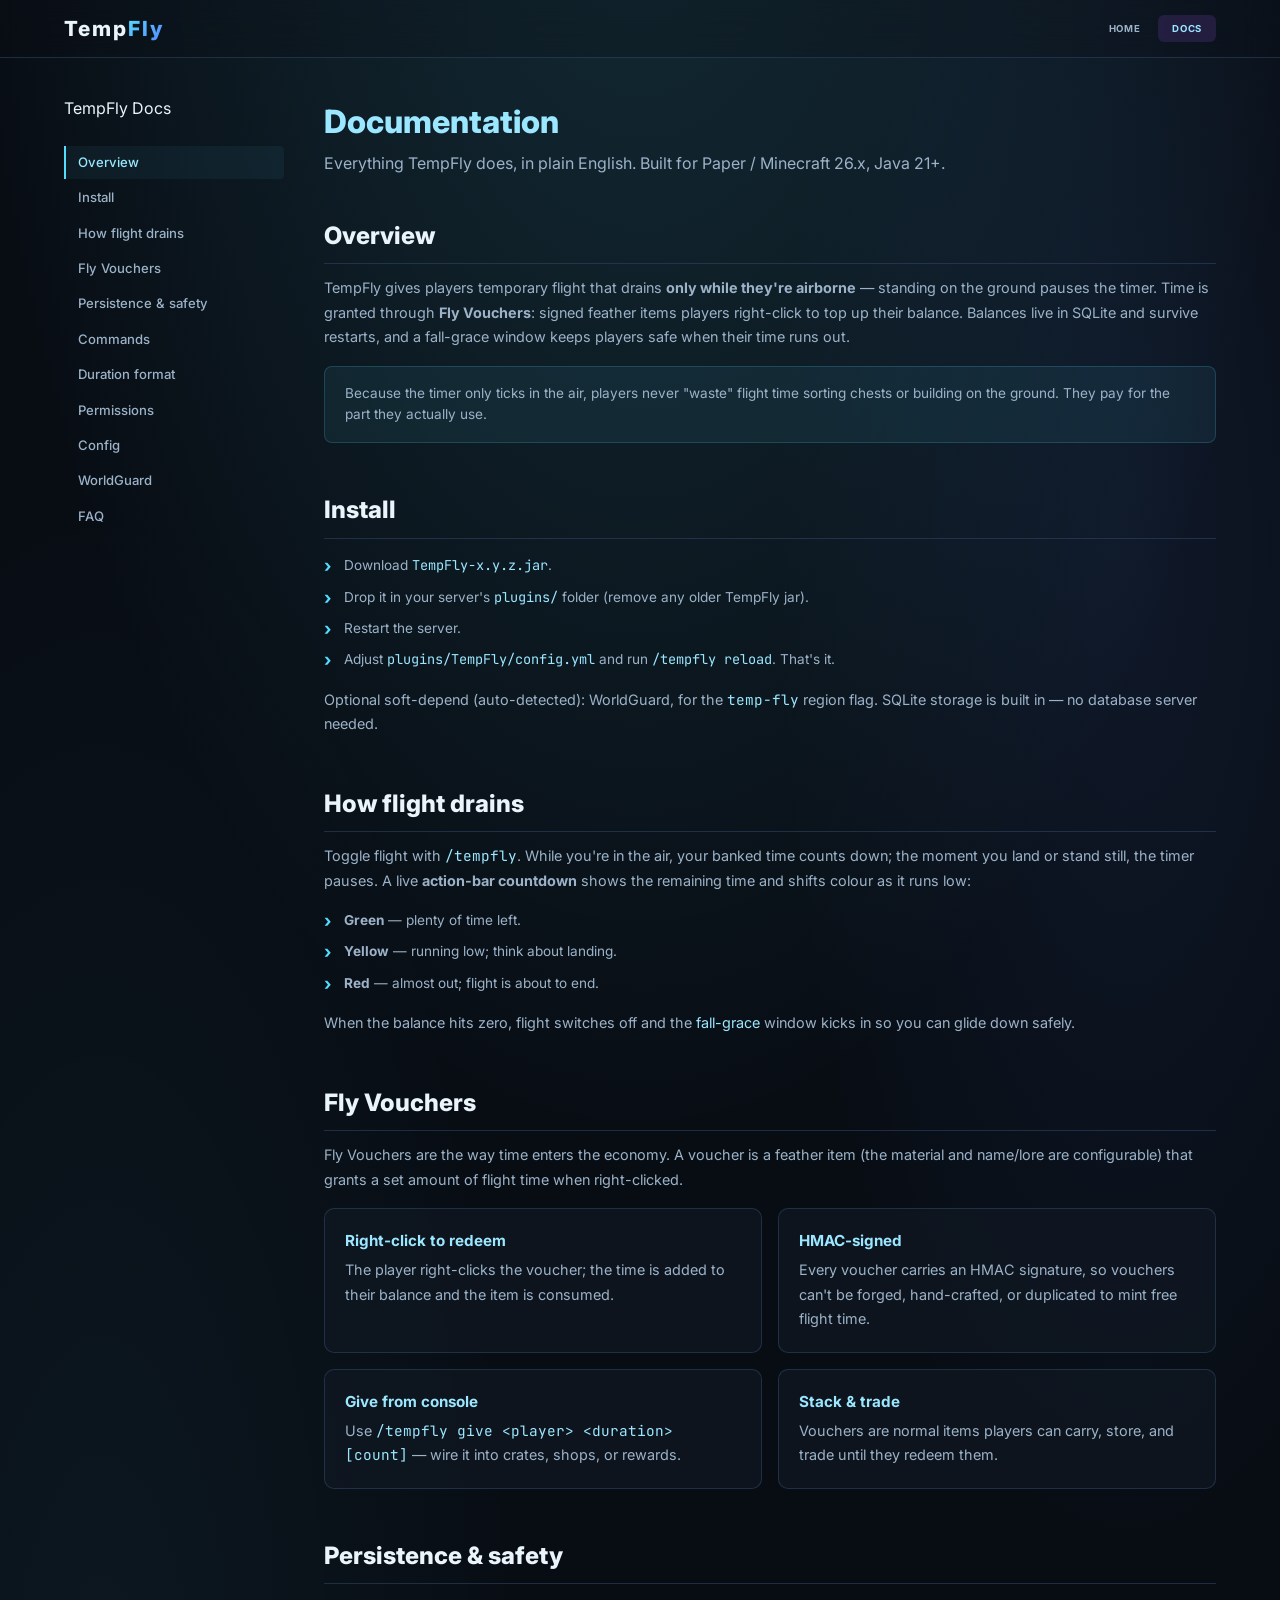
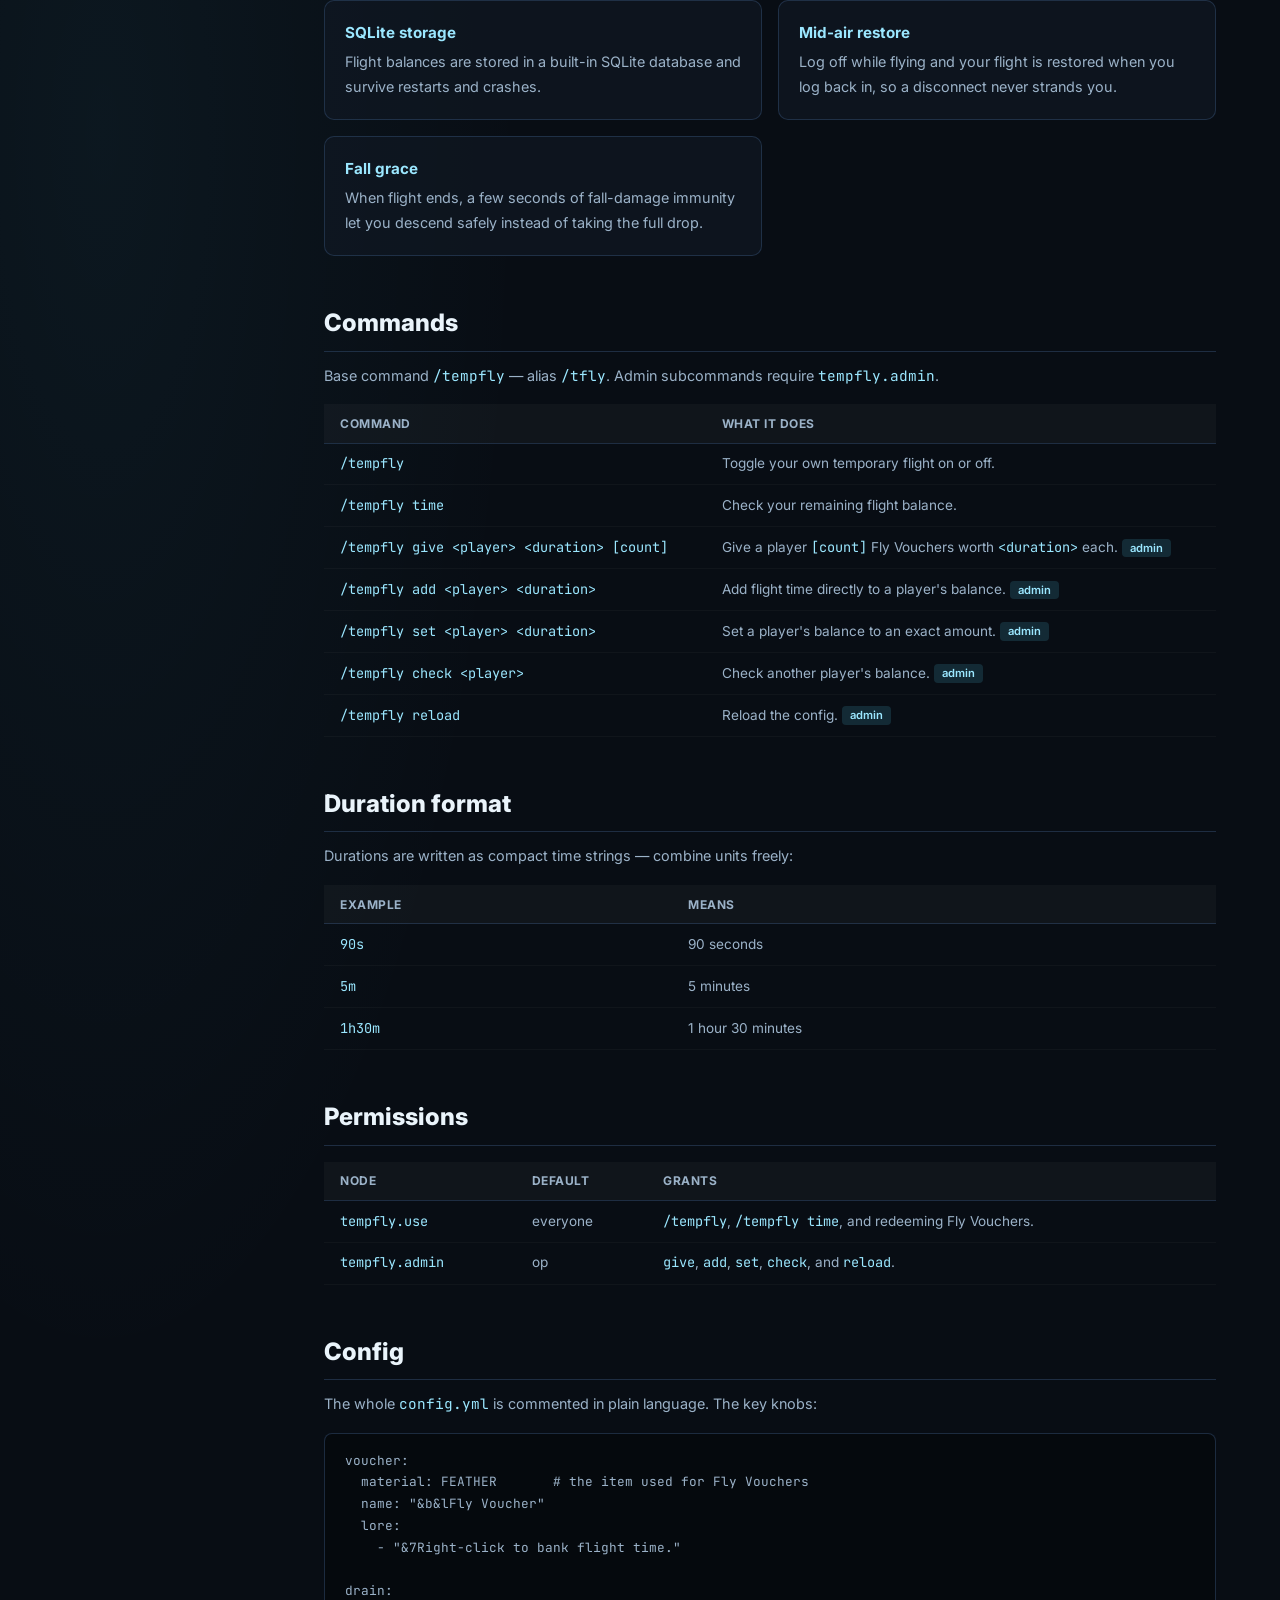
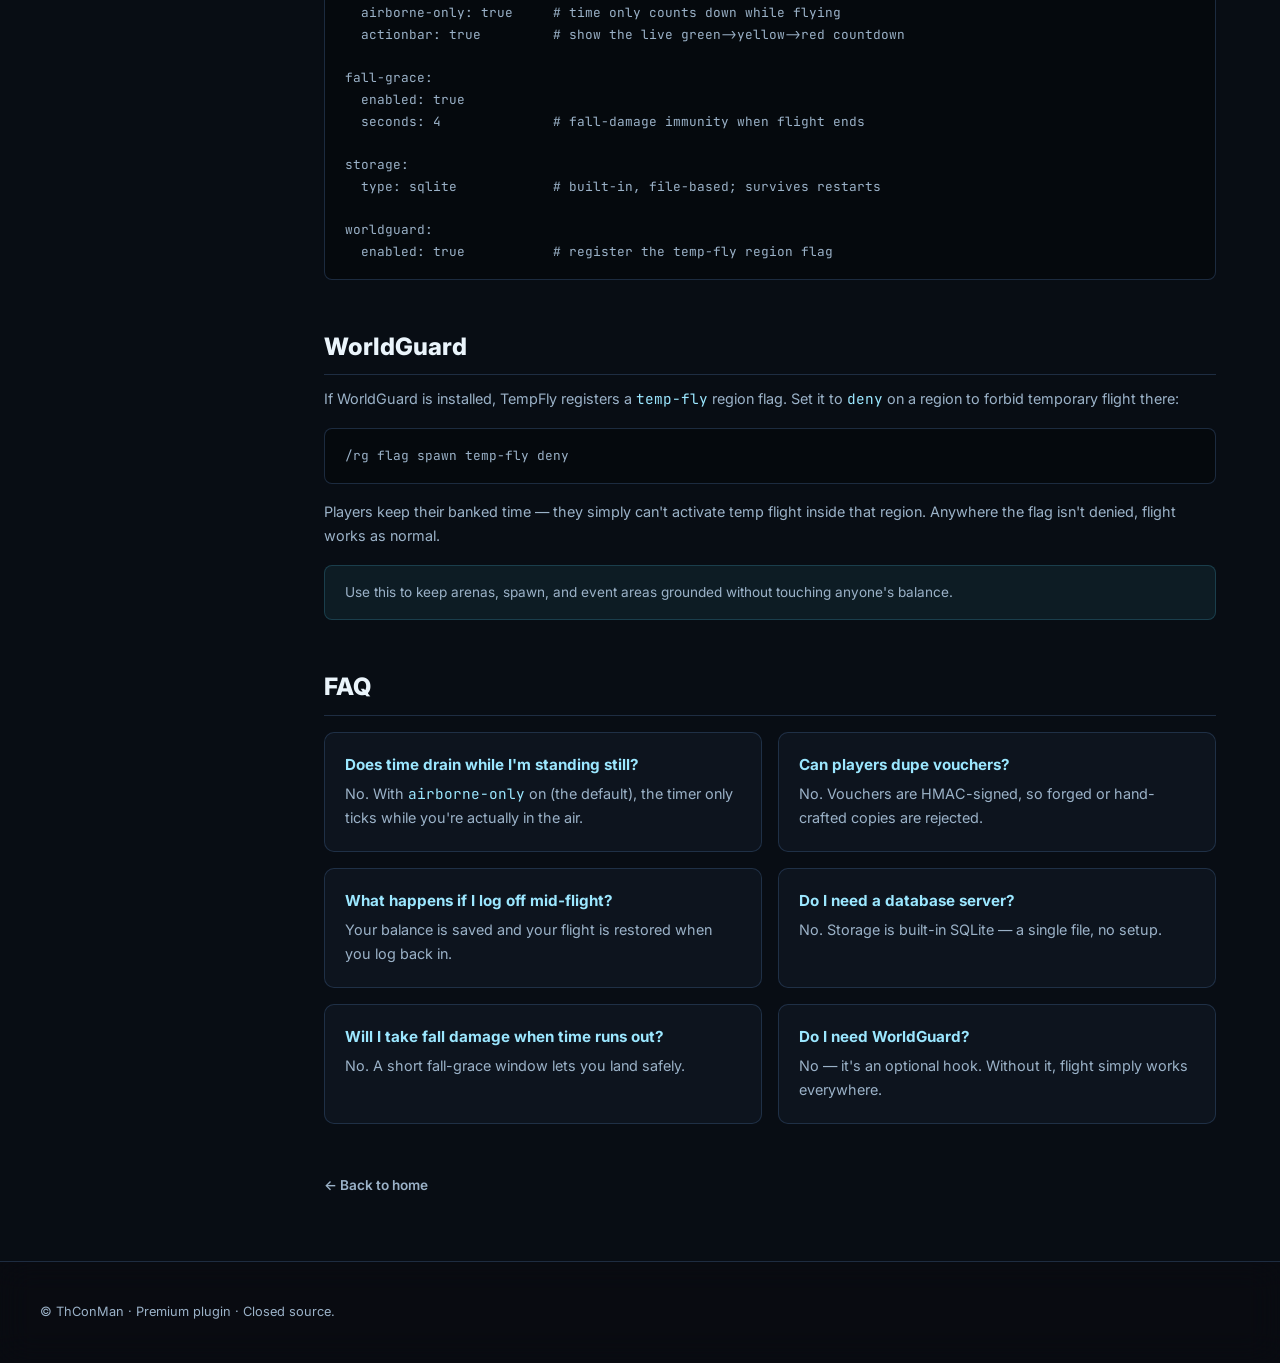
==== commit 50f468a0: "Reflect premium (paid) status — drop 'free' wording" ====
--- a/docs.html
+++ b/docs.html
@@ -193,7 +193,7 @@
 
 <footer class="footer">
     <div class="footer-inner">
-        <p>&copy; ThConMan &middot; Free to use &middot; Not open source.</p>
+        <p>&copy; ThConMan &middot; Premium plugin &middot; Closed source.</p>
     </div>
 </footer>
 
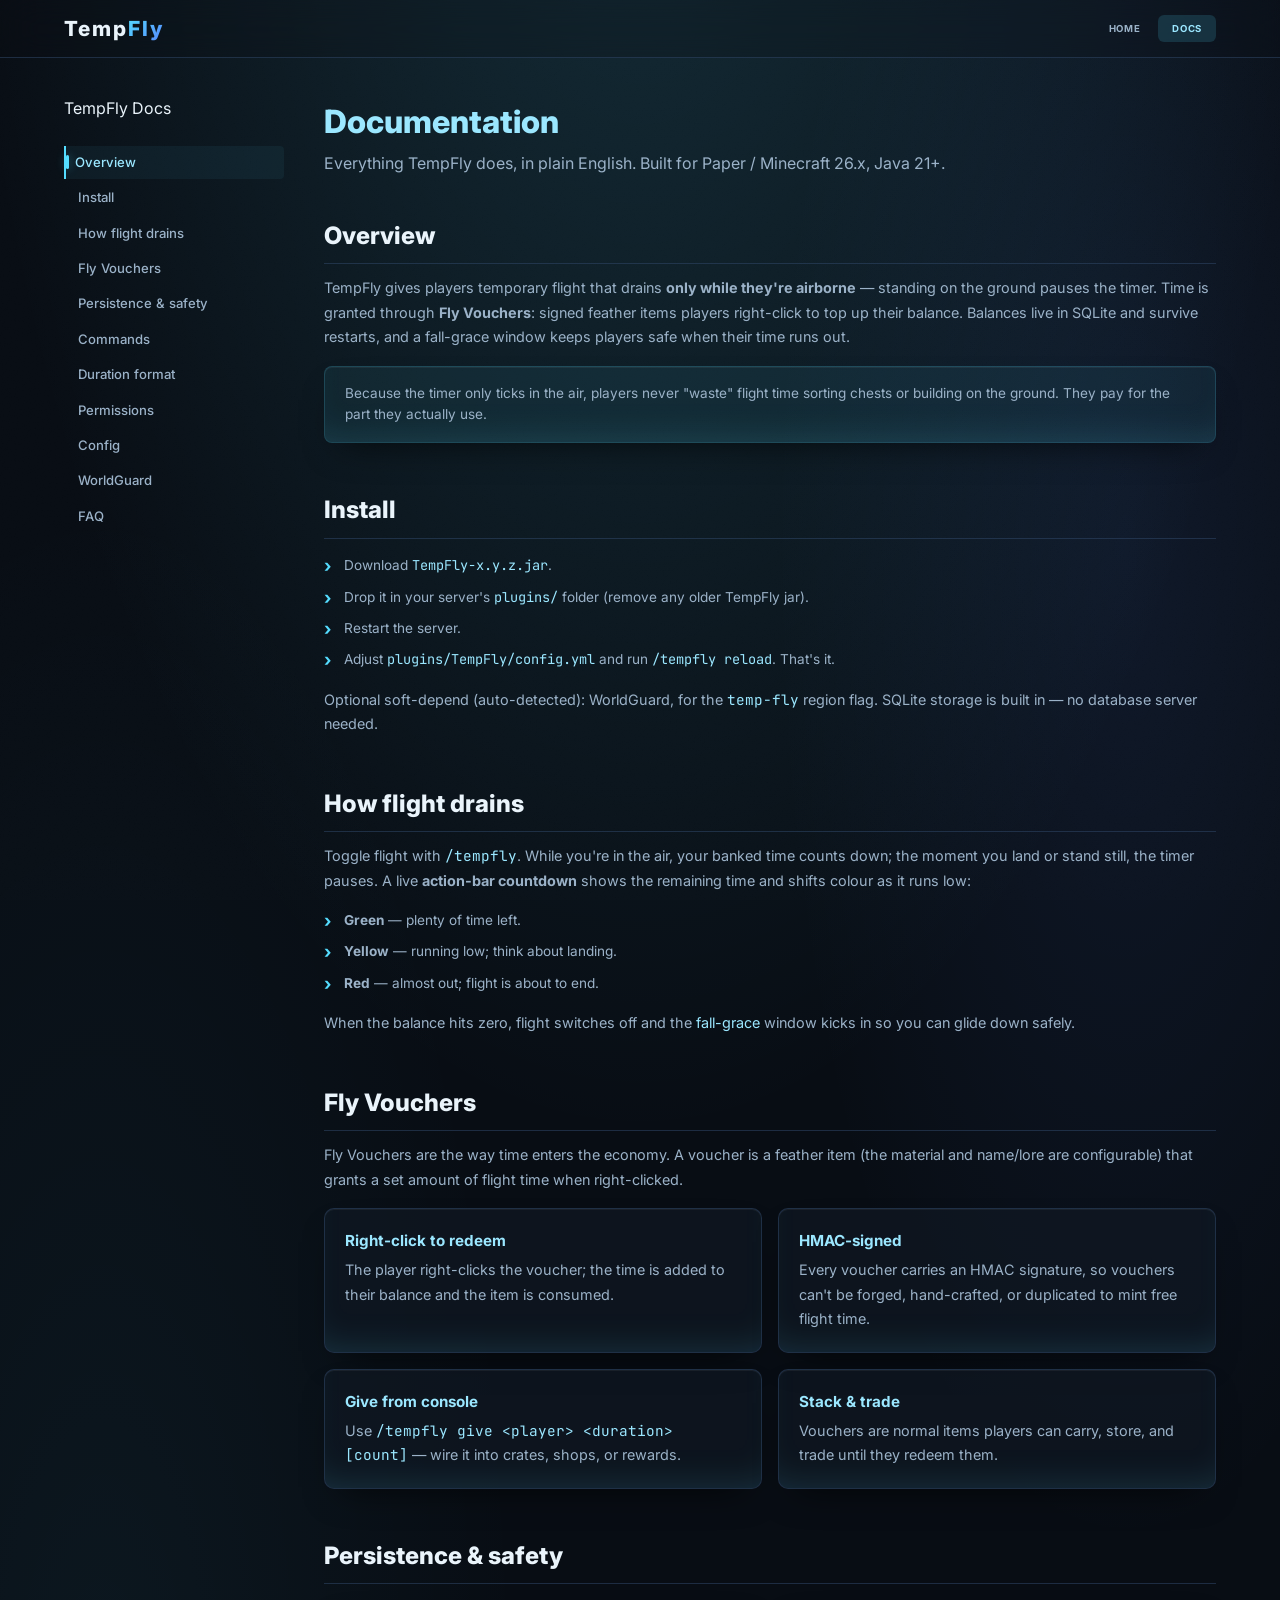
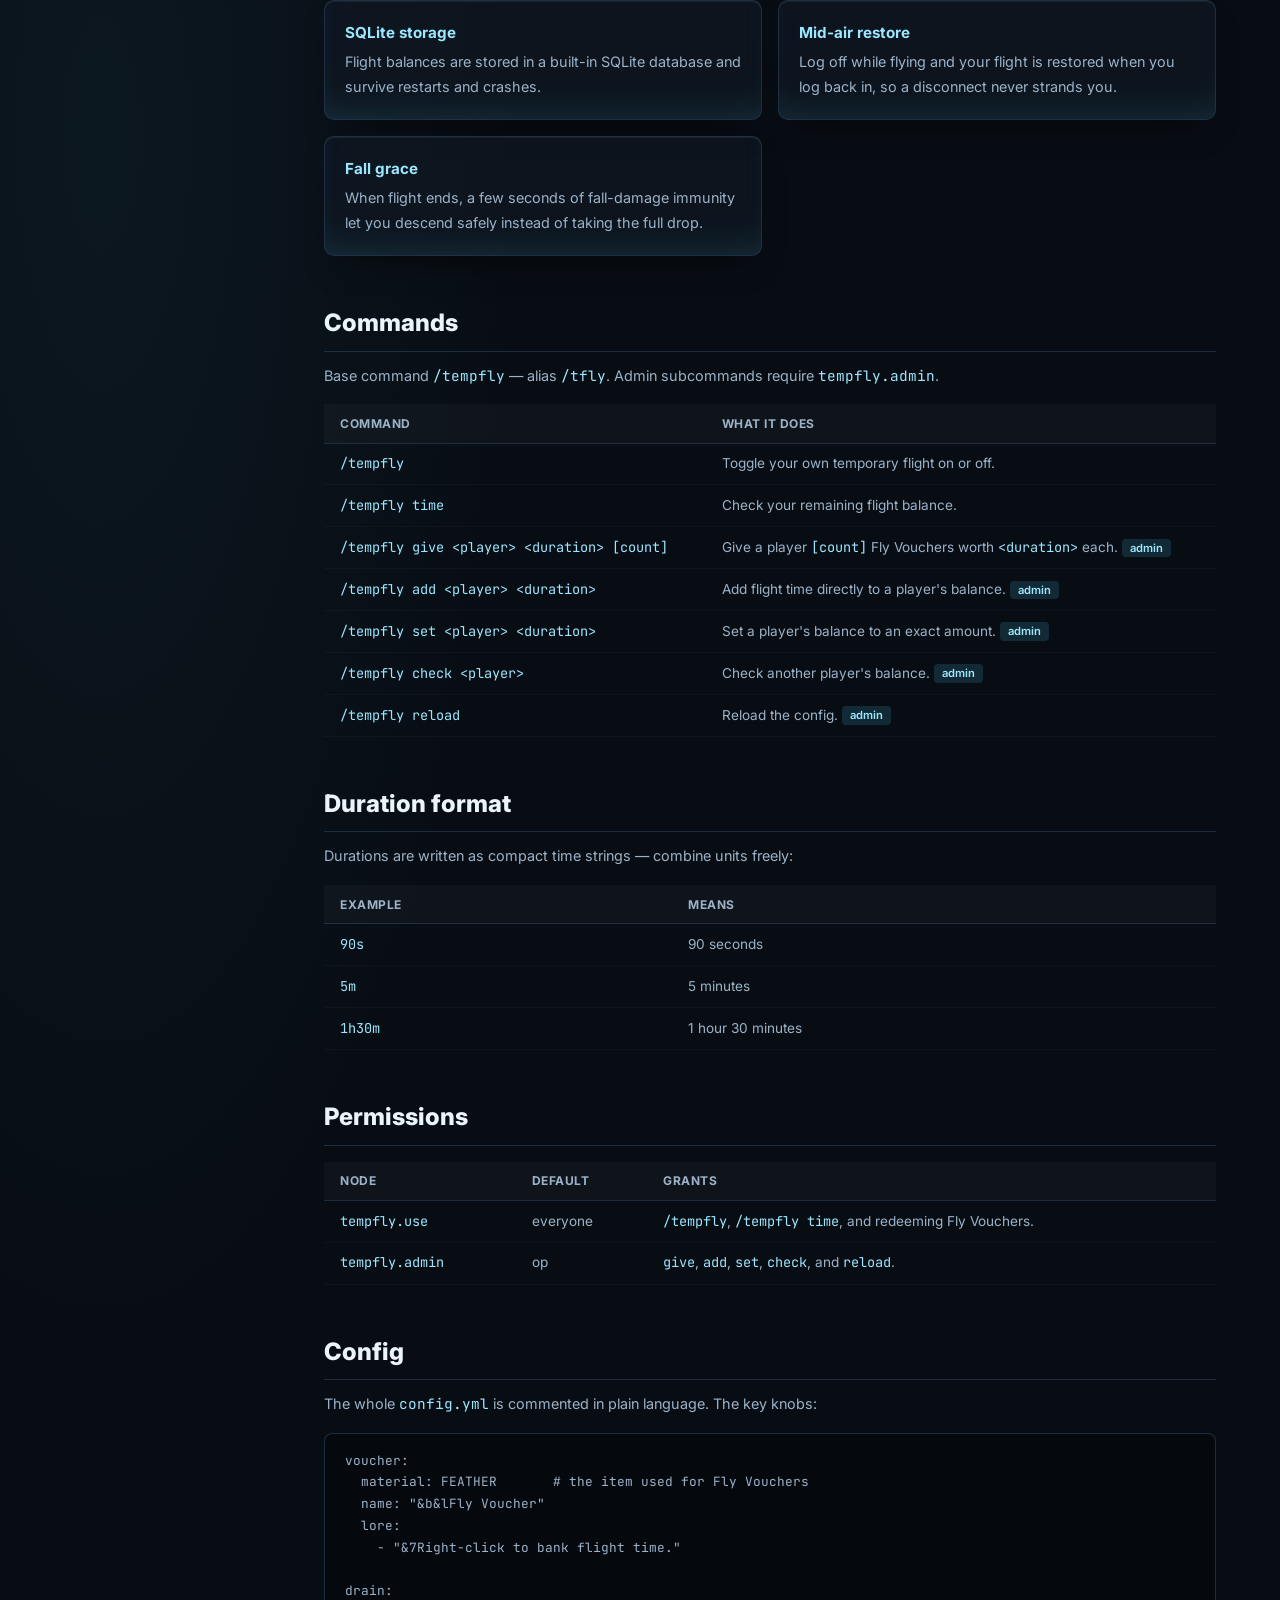
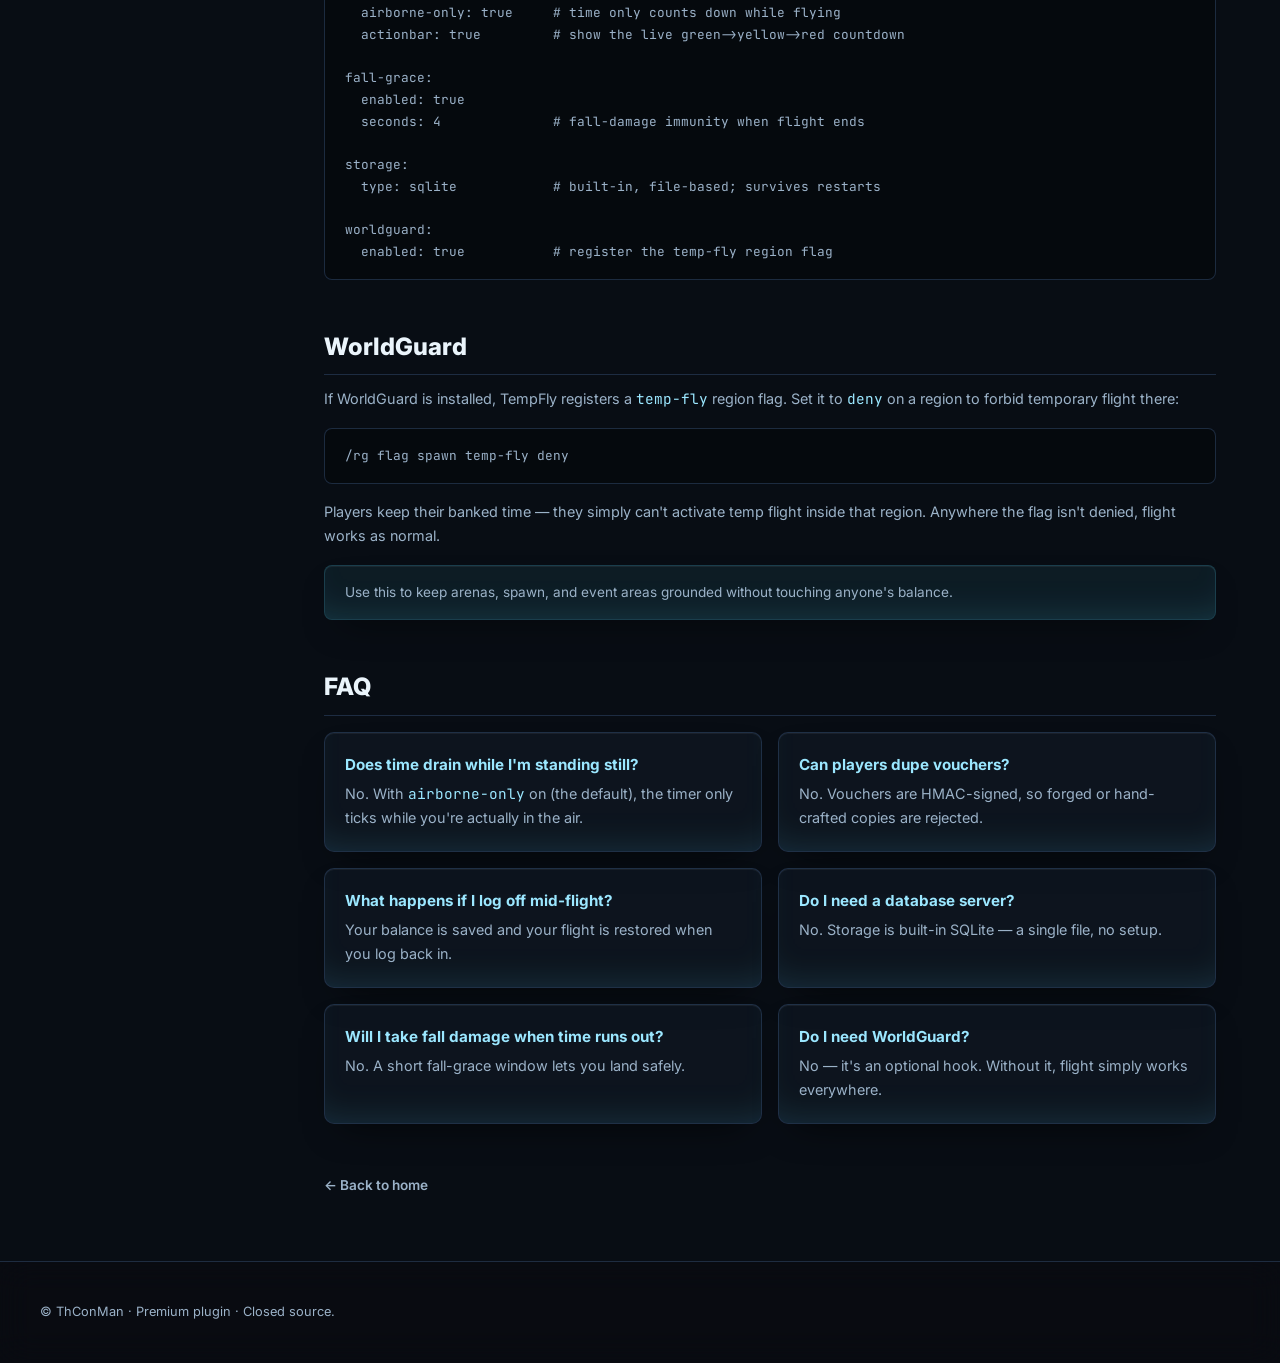
==== commit b55d1ee3: "auto-sync: 4 file(s) - 2026-08-02 11:14:45" ====
--- a/docs.html
+++ b/docs.html
@@ -208,5 +208,6 @@
     links.forEach((a, n) => a.classList.toggle('active', n === active));
 });
 </script>
+<script src="js/motion.js" defer></script>
 </body>
 </html>
--- a/css/style.css
+++ b/css/style.css
@@ -28,7 +28,7 @@
     font-family: 'Inter', -apple-system, BlinkMacSystemFont, 'Segoe UI', sans-serif;
     background: var(--bg-primary);
     background-image:
-        radial-gradient(ellipse at 20% 50%, rgba(168, 85, 247, 0.12) 0%, transparent 50%),
+        radial-gradient(ellipse at 20% 50%, color-mix(in srgb, var(--accent) 12%, transparent) 0%, transparent 50%),
         radial-gradient(ellipse at 80% 20%, rgba(88, 101, 242, 0.1) 0%, transparent 50%),
         radial-gradient(ellipse at 50% 90%, rgba(236, 72, 153, 0.09) 0%, transparent 50%),
         radial-gradient(ellipse at 10% 10%, rgba(100, 216, 255, 0.04) 0%, transparent 40%);
@@ -150,14 +150,14 @@
 }
 
 .nav-links a:hover {
-    background: rgba(168, 85, 247, 0.1);
+    background: color-mix(in srgb, var(--accent) 10%, transparent);
     color: var(--text);
 }
 
 .nav-links a:hover svg { opacity: 1; }
 
 .nav-links a.active {
-    background: rgba(168, 85, 247, 0.15);
+    background: color-mix(in srgb, var(--accent) 15%, transparent);
     color: var(--accent-light);
 }
 
@@ -346,14 +346,14 @@
 }
 
 .btn-primary {
-    background: linear-gradient(170deg, #b366ff 0%, #7c22cc 100%);
+    background: linear-gradient(170deg, var(--accent-light) 0%, var(--accent) 100%);
     color: #fff;
-    border: 1px solid rgba(179, 102, 255, 0.35);
+    border: 1px solid color-mix(in srgb, var(--accent) 35%, transparent);
 }
 
 .btn-primary:hover {
     filter: brightness(1.12);
-    box-shadow: 0 0 18px rgba(168, 85, 247, 0.45);
+    box-shadow: 0 0 18px color-mix(in srgb, var(--accent) 45%, transparent);
     color: #fff;
 }
 
@@ -366,7 +366,7 @@
 .btn-outline:hover {
     border-color: var(--accent);
     color: var(--accent-light);
-    background: rgba(168, 85, 247, 0.08);
+    background: color-mix(in srgb, var(--accent) 8%, transparent);
 }
 
 /* ── Section ── */
@@ -411,7 +411,7 @@
     backdrop-filter: blur(24px);
     -webkit-backdrop-filter: blur(24px);
     border: 1px solid var(--border);
-    border-top: 1px solid rgba(168, 85, 247, 0.3);
+    border-top: 1px solid color-mix(in srgb, var(--accent) 30%, transparent);
     border-radius: 12px;
     padding: 2rem 1.5rem;
     text-align: center;
@@ -420,8 +420,8 @@
 
 .feature-card:hover {
     transform: translateY(-6px);
-    border-color: rgba(168, 85, 247, 0.35);
-    box-shadow: 0 12px 40px rgba(168, 85, 247, 0.18), 0 0 0 1px rgba(168, 85, 247, 0.1);
+    border-color: color-mix(in srgb, var(--accent) 35%, transparent);
+    box-shadow: 0 12px 40px color-mix(in srgb, var(--accent) 18%, transparent), 0 0 0 1px color-mix(in srgb, var(--accent) 10%, transparent);
     background: rgba(24, 20, 40, 0.85);
 }
 
@@ -497,8 +497,8 @@
 
 .rank-card:hover {
     transform: translateY(-8px);
-    border-color: rgba(168, 85, 247, 0.35);
-    box-shadow: 0 16px 50px var(--accent-glow), 0 0 0 1px rgba(168, 85, 247, 0.1);
+    border-color: color-mix(in srgb, var(--accent) 35%, transparent);
+    box-shadow: 0 16px 50px var(--accent-glow), 0 0 0 1px color-mix(in srgb, var(--accent) 10%, transparent);
     background: rgba(20, 18, 34, 0.9);
 }
 
@@ -525,10 +525,10 @@
 }
 
 .rank-card.featured {
-    border-color: rgba(168, 85, 247, 0.35);
-    box-shadow: 0 0 50px var(--accent-glow), 0 0 100px rgba(168, 85, 247, 0.08);
+    border-color: color-mix(in srgb, var(--accent) 35%, transparent);
+    box-shadow: 0 0 50px var(--accent-glow), 0 0 100px color-mix(in srgb, var(--accent) 8%, transparent);
     position: relative;
-    background: linear-gradient(180deg, rgba(168, 85, 247, 0.1) 0%, var(--bg-card) 40%);
+    background: linear-gradient(180deg, color-mix(in srgb, var(--accent) 10%, transparent) 0%, var(--bg-card) 40%);
 }
 
 .rank-card.featured::before {
@@ -836,7 +836,7 @@
     backdrop-filter: blur(24px);
     -webkit-backdrop-filter: blur(24px);
     border: 1px solid var(--border);
-    border-top: 2px solid rgba(168, 85, 247, 0.3);
+    border-top: 2px solid color-mix(in srgb, var(--accent) 30%, transparent);
     border-radius: 16px;
     padding: 2rem;
     transition: transform 0.25s, border-color 0.3s, box-shadow 0.3s;
@@ -844,8 +844,8 @@
 
 .plugin-card:hover {
     transform: translateY(-6px);
-    border-color: rgba(168, 85, 247, 0.4);
-    box-shadow: 0 12px 40px rgba(168, 85, 247, 0.15), 0 0 0 1px rgba(168, 85, 247, 0.08);
+    border-color: color-mix(in srgb, var(--accent) 40%, transparent);
+    box-shadow: 0 12px 40px color-mix(in srgb, var(--accent) 15%, transparent), 0 0 0 1px color-mix(in srgb, var(--accent) 8%, transparent);
 }
 
 .plugin-header {
@@ -1740,7 +1740,7 @@
 
 .crate-card:hover {
     transform: translateY(-8px);
-    border-color: rgba(168, 85, 247, 0.35);
+    border-color: color-mix(in srgb, var(--accent) 35%, transparent);
     box-shadow: 0 16px 50px var(--accent-glow);
 }
 
@@ -1844,3 +1844,194 @@
     pointer-events: none;
     z-index: -1;
 }
+
+
+/* ═══════════════════════════════════════════════════════════════════════════
+   MOTION & DEPTH LAYER
+   ---------------------------------------------------------------------------
+   Shared by every plugin docs site. Nothing here names a colour: it all
+   derives from --accent, --border and --bg-card, so each plugin's accent file
+   drives the whole effect and one copy of this file serves all of them.
+
+   Driven by js/motion.js, which tags elements at runtime -- no markup edits.
+   Everything degrades to a static page under prefers-reduced-motion.
+   ═══════════════════════════════════════════════════════════════════════════ */
+
+/* ── Fine grain. Stops the large dark fields from banding and gives the
+      shading something to sit on. ── */
+body::after {
+    content: "";
+    position: fixed;
+    inset: 0;
+    z-index: 0;
+    pointer-events: none;
+    opacity: 0.5;
+    background-image: url("data:image/svg+xml,<svg xmlns='http://www.w3.org/2000/svg' width='140' height='140'><filter id='n'><feTurbulence type='fractalNoise' baseFrequency='.85' numOctaves='3'/><feColorMatrix type='saturate' values='0'/></filter><rect width='140' height='140' filter='url(%23n)' opacity='.03'/></svg>");
+}
+
+/* ── Scroll progress ── */
+.scroll-progress {
+    position: fixed;
+    top: 0;
+    left: 0;
+    z-index: 200;
+    width: 100%;
+    height: 2px;
+    transform: scaleX(var(--p, 0));
+    transform-origin: 0 50%;
+    background: linear-gradient(90deg,
+        color-mix(in srgb, var(--accent) 55%, transparent),
+        var(--accent) 60%,
+        var(--accent-light));
+    box-shadow: 0 0 12px var(--accent-glow);
+    pointer-events: none;
+}
+
+/* ── Nav lifts off the page once you leave the hero ── */
+.nav {
+    transition: background 0.3s ease, border-color 0.3s ease, box-shadow 0.3s ease;
+}
+.nav.is-stuck {
+    background: color-mix(in srgb, var(--bg-primary) 82%, transparent);
+    backdrop-filter: blur(20px) saturate(1.3);
+    -webkit-backdrop-filter: blur(20px) saturate(1.3);
+    box-shadow: 0 8px 30px -12px rgba(0, 0, 0, 0.7);
+}
+
+/* ── Reveal on scroll. Reuses the framework's existing .fade-in contract. ── */
+.fade-in[data-d="1"] { transition-delay: 0.07s; }
+.fade-in[data-d="2"] { transition-delay: 0.14s; }
+.fade-in[data-d="3"] { transition-delay: 0.21s; }
+.fade-in[data-d="4"] { transition-delay: 0.28s; }
+.fade-in[data-d="5"] { transition-delay: 0.35s; }
+
+/* ── Depth. Layered rather than flat: a hairline lit top edge, an accent-tinted
+      drop shadow instead of pure black, and a soft inner floor. ── */
+.feature-card,
+.step-card,
+.compat-item,
+.plugin-card,
+.cta-card,
+.docs-callout,
+.docs-grid-item {
+    position: relative;
+    box-shadow:
+        0 16px 36px -18px rgba(0, 0, 0, 0.75),
+        inset 0 1px 0 rgba(255, 255, 255, 0.055),
+        inset 0 -24px 44px -30px var(--accent-glow);
+    transition: transform 0.28s cubic-bezier(.22,.61,.36,1),
+                border-color 0.28s ease,
+                box-shadow 0.28s ease;
+}
+
+.feature-card:hover,
+.step-card:hover,
+.compat-item:hover,
+.docs-grid-item:hover {
+    transform: translateY(-5px);
+    border-color: color-mix(in srgb, var(--accent) 40%, transparent);
+    box-shadow:
+        0 30px 60px -26px var(--accent-glow-strong),
+        0 10px 24px -14px rgba(0, 0, 0, 0.7),
+        inset 0 1px 0 rgba(255, 255, 255, 0.08);
+}
+
+/* Step numbers read as struck medallions rather than flat text. */
+.step-number {
+    transition: transform 0.3s cubic-bezier(.34,1.3,.64,1), box-shadow 0.3s ease;
+}
+.step-card:hover .step-number {
+    transform: scale(1.08);
+    box-shadow: 0 0 26px var(--accent-glow-strong);
+}
+
+/* Feature glyphs lift with their card. */
+.feature-icon-wrap {
+    transition: transform 0.3s cubic-bezier(.34,1.3,.64,1);
+}
+.feature-card:hover .feature-icon-wrap {
+    transform: translateY(-3px) scale(1.06);
+}
+
+/* ── Specular sweep across buttons ── */
+.btn {
+    position: relative;
+    overflow: hidden;
+}
+.btn::after {
+    content: "";
+    position: absolute;
+    top: 0;
+    bottom: 0;
+    left: -80%;
+    width: 55%;
+    transform: skewX(-22deg);
+    background: linear-gradient(90deg, transparent, rgba(255, 255, 255, 0.28), transparent);
+    transition: left 0.55s cubic-bezier(.22,.61,.36,1);
+    pointer-events: none;
+}
+.btn:hover::after { left: 130%; }
+
+/* ── Section headings get a hairline rule that draws itself in ── */
+.section-title {
+    position: relative;
+}
+.section-title::after {
+    content: "";
+    position: absolute;
+    left: 0;
+    bottom: -0.6rem;
+    width: 54px;
+    height: 2px;
+    border-radius: 2px;
+    background: linear-gradient(90deg, var(--accent), transparent);
+    transform: scaleX(0);
+    transform-origin: 0 50%;
+    transition: transform 0.7s cubic-bezier(.22,.61,.36,1) 0.15s;
+}
+.section-title.visible::after { transform: scaleX(1); }
+.section-title[style*="center"]::after,
+.section[style*="center"] .section-title::after { left: 50%; transform-origin: 50% 50%; translate: -50% 0; }
+
+/* ── Docs sidebar: mark the section you are actually reading ── */
+.docs-toc a {
+    position: relative;
+    transition: color 0.2s ease, padding-left 0.25s ease;
+}
+.docs-toc a.is-current {
+    color: var(--accent-light);
+    padding-left: 0.55rem;
+}
+.docs-toc a.is-current::before {
+    content: "";
+    position: absolute;
+    left: 0;
+    top: 50%;
+    width: 3px;
+    height: 1.05em;
+    border-radius: 2px;
+    transform: translateY(-50%);
+    background: var(--accent);
+    box-shadow: 0 0 10px var(--accent-glow-strong);
+}
+
+/* Table rows respond to the pointer so long reference tables stay trackable. */
+.docs-table tbody tr {
+    transition: background 0.18s ease;
+}
+.docs-table tbody tr:hover {
+    background: color-mix(in srgb, var(--accent) 7%, transparent);
+}
+
+/* ── Reduced motion: everything above collapses to a static page ── */
+@media (prefers-reduced-motion: reduce) {
+    html { scroll-behavior: auto; }
+    *, *::before, *::after {
+        animation-duration: 0.001ms !important;
+        animation-iteration-count: 1 !important;
+        transition-duration: 0.001ms !important;
+    }
+    .fade-in { opacity: 1 !important; transform: none !important; }
+    .section-title::after { transform: scaleX(1); }
+    .scroll-progress { display: none; }
+}
